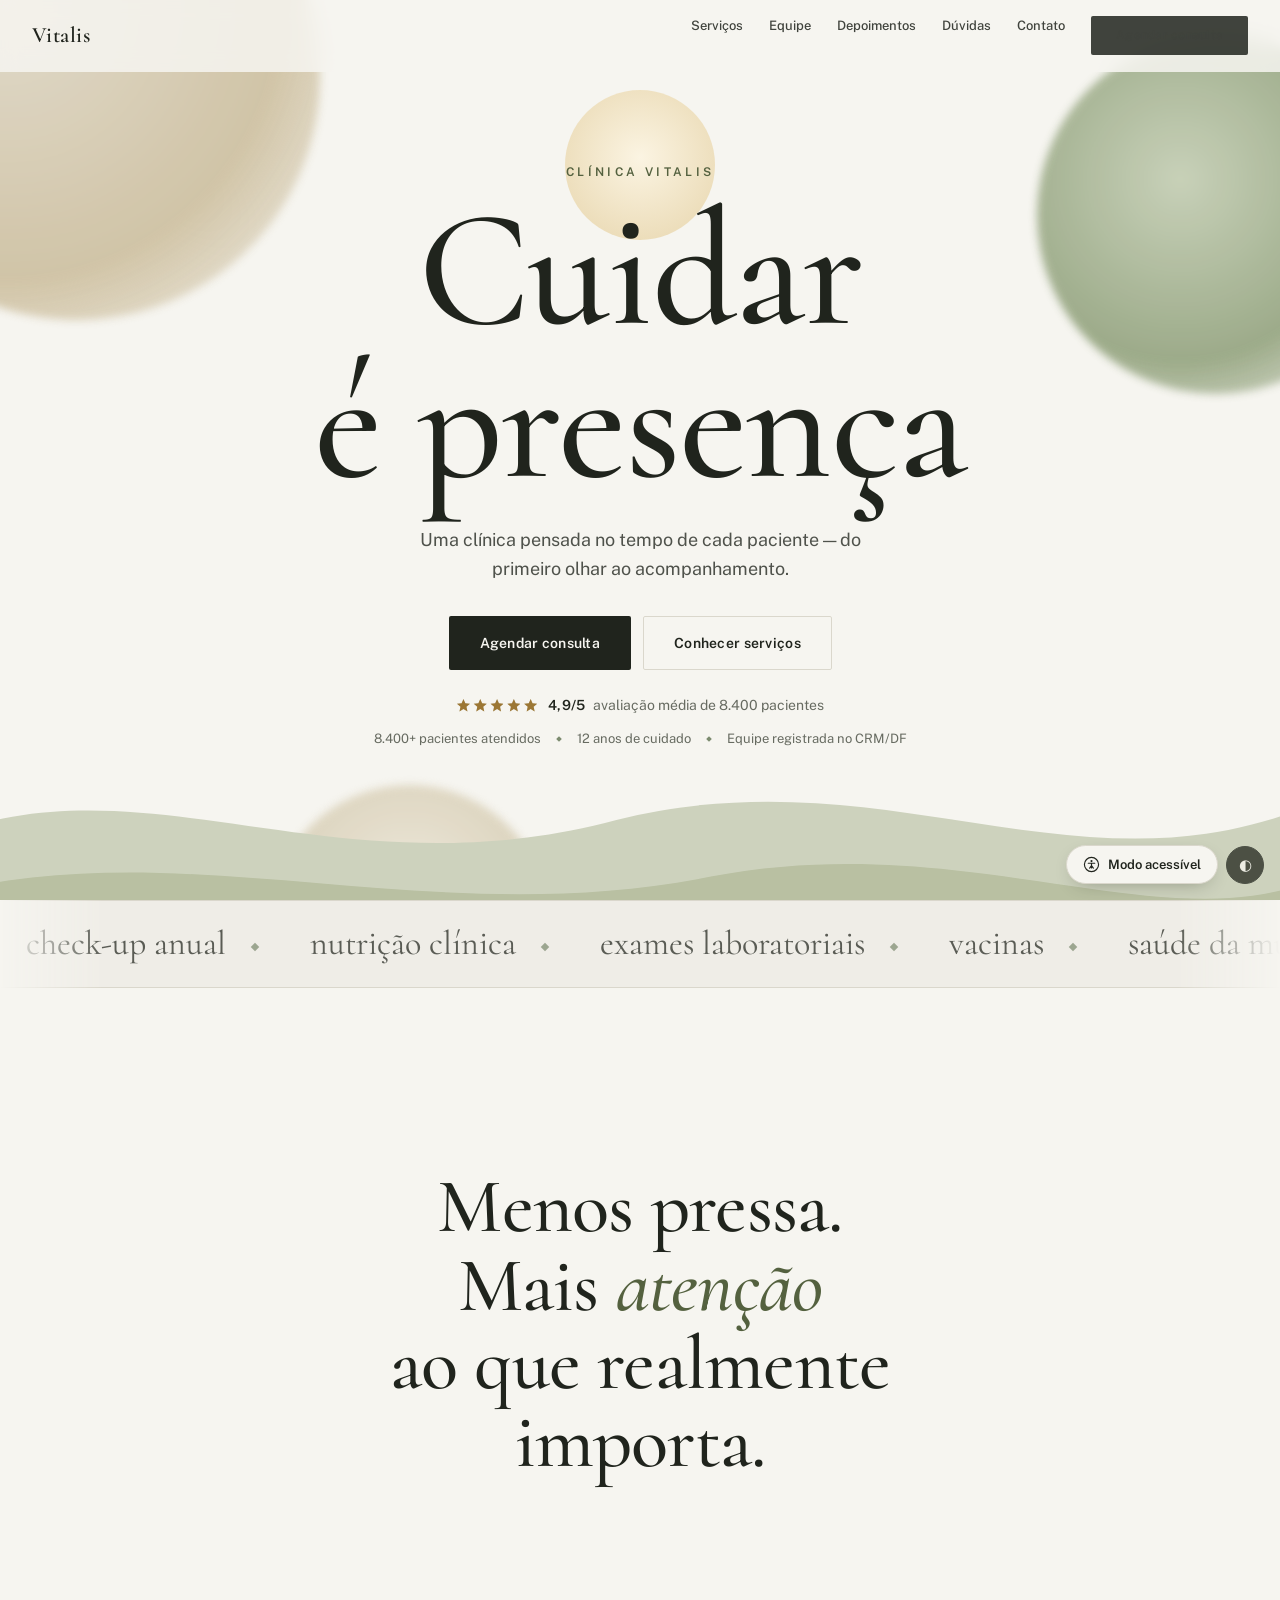
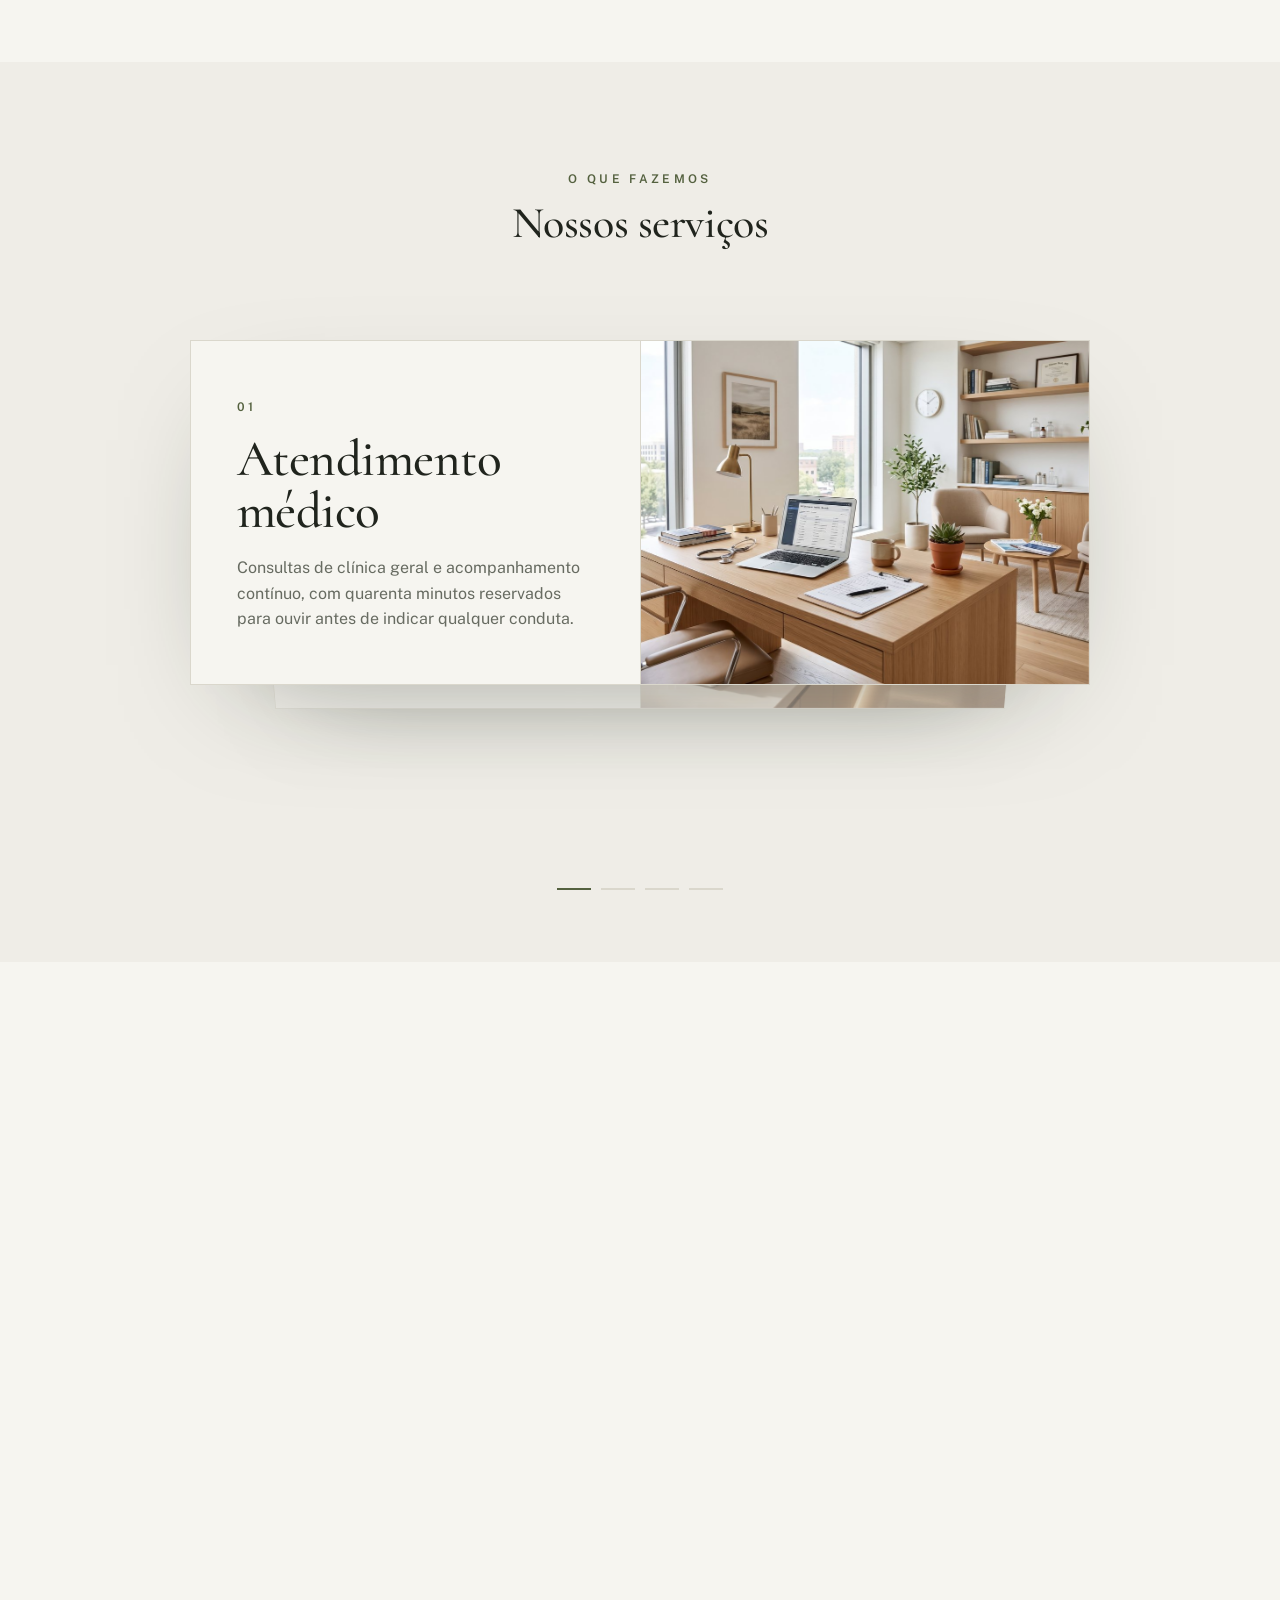
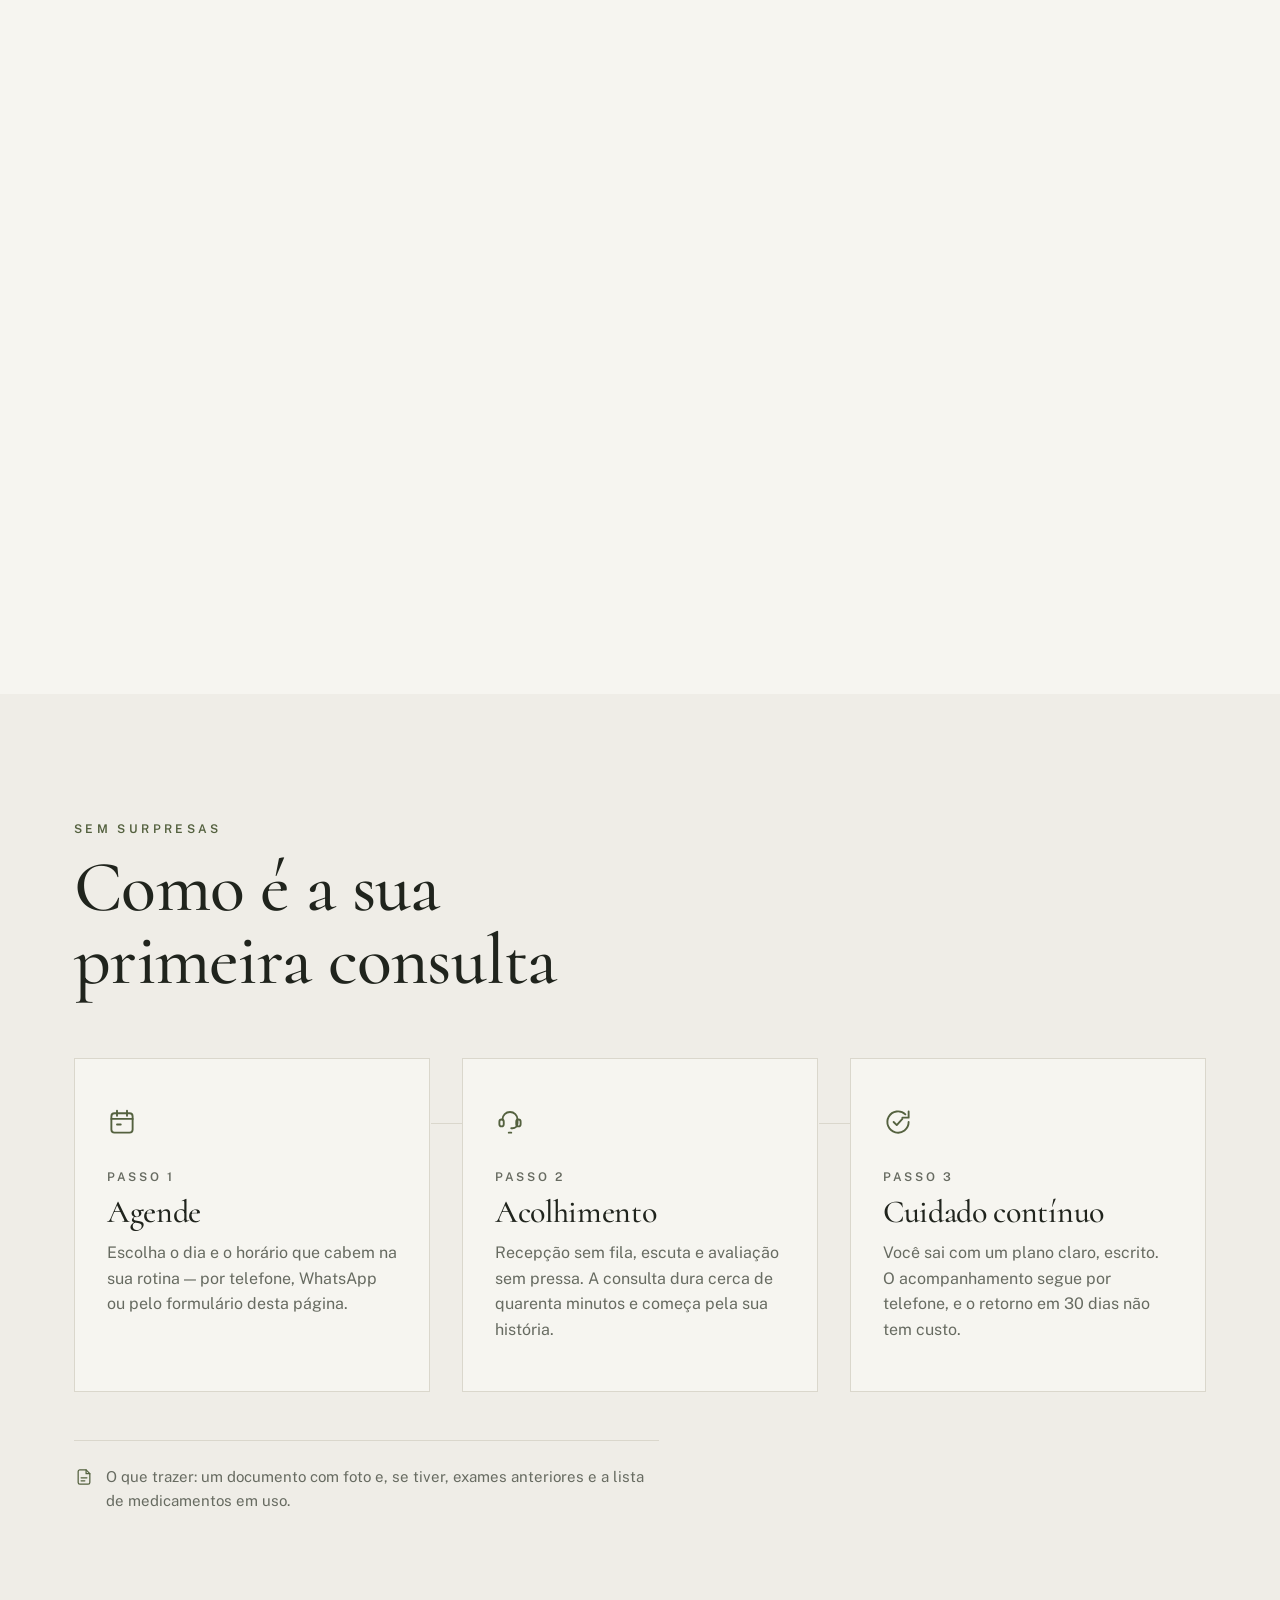
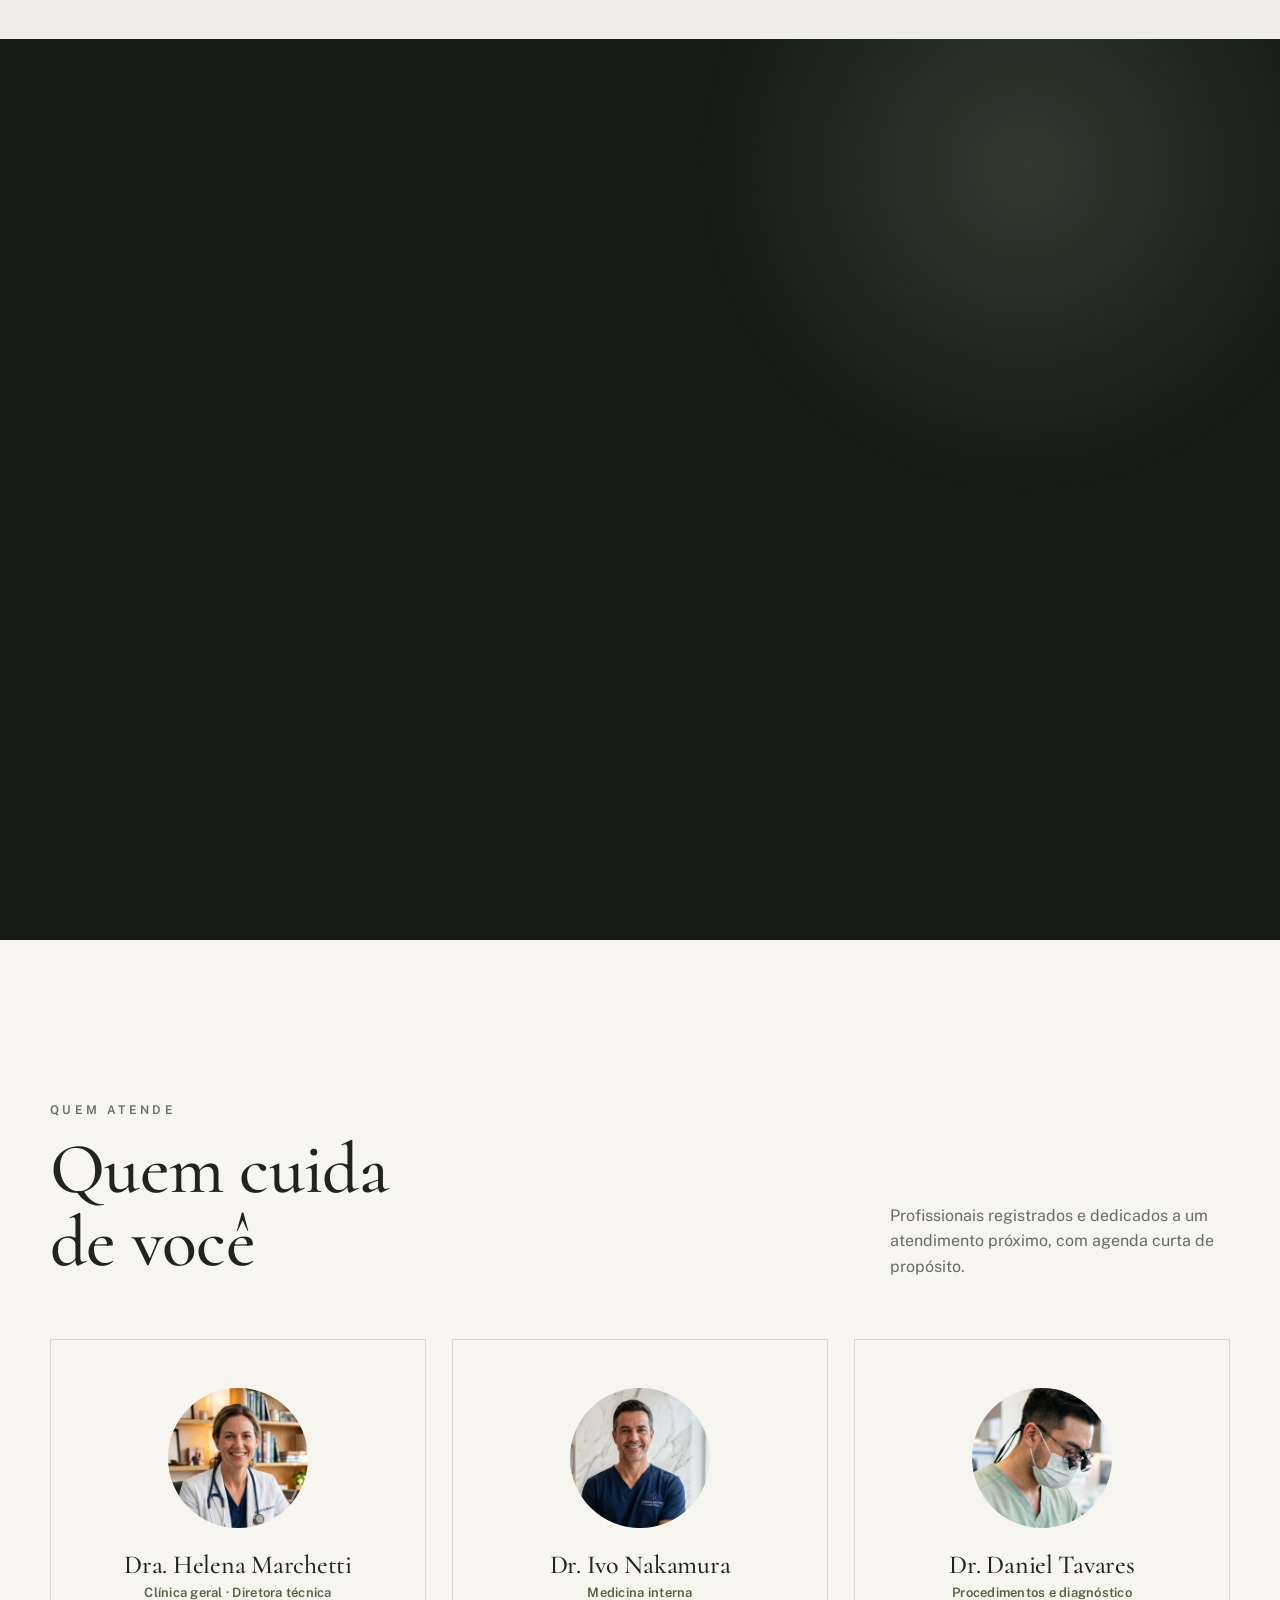
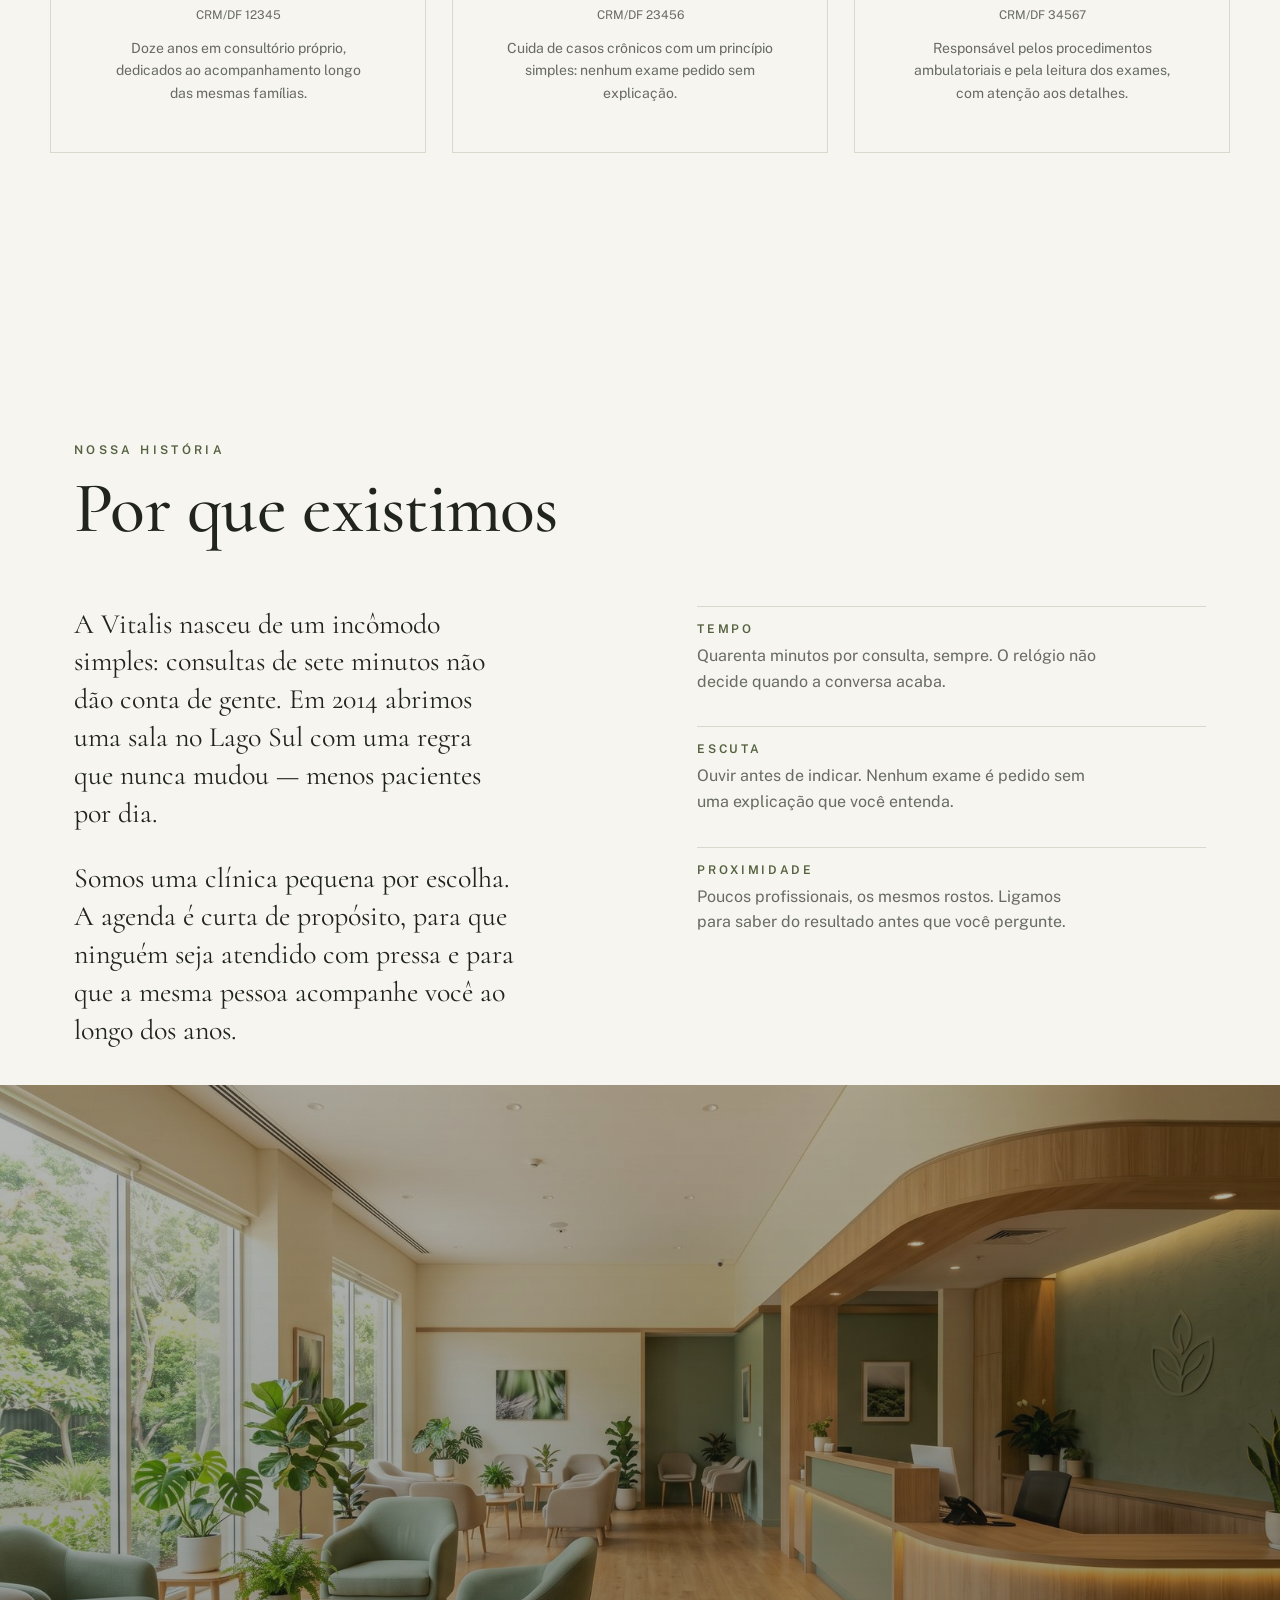
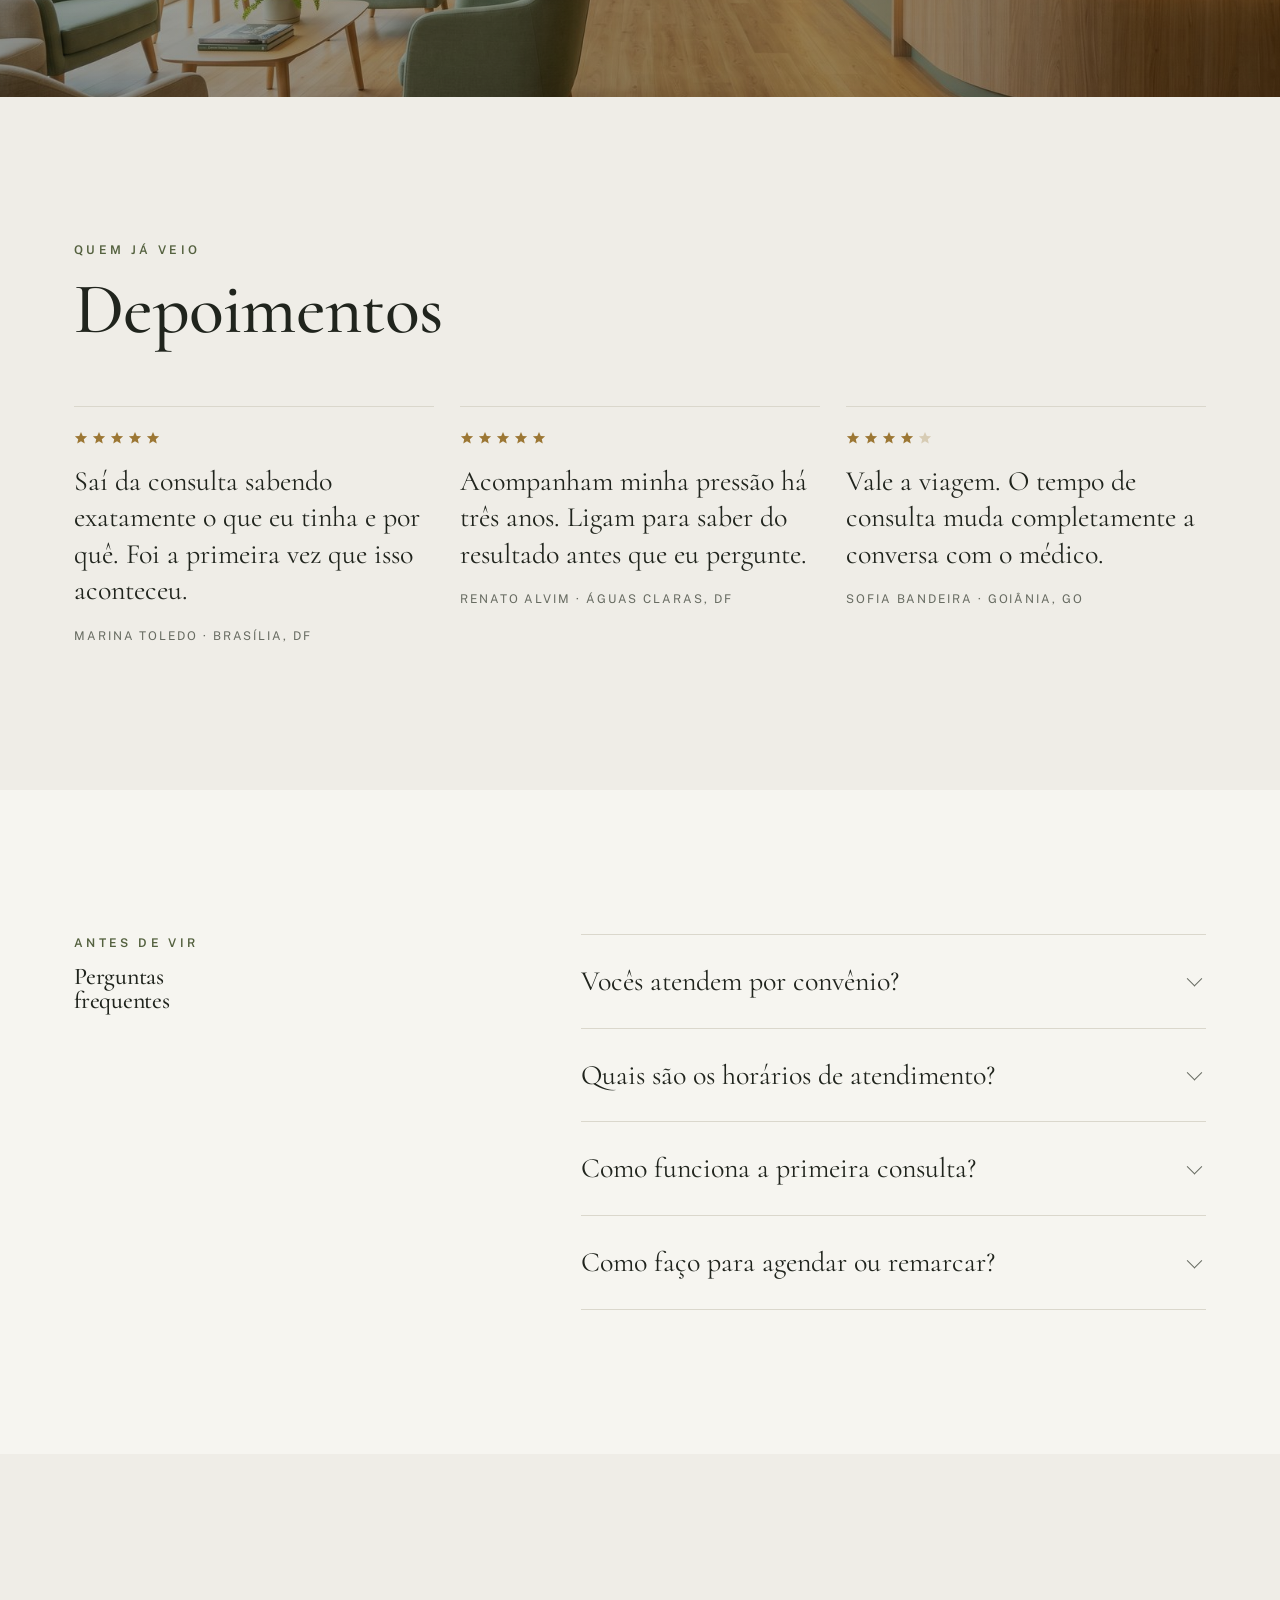
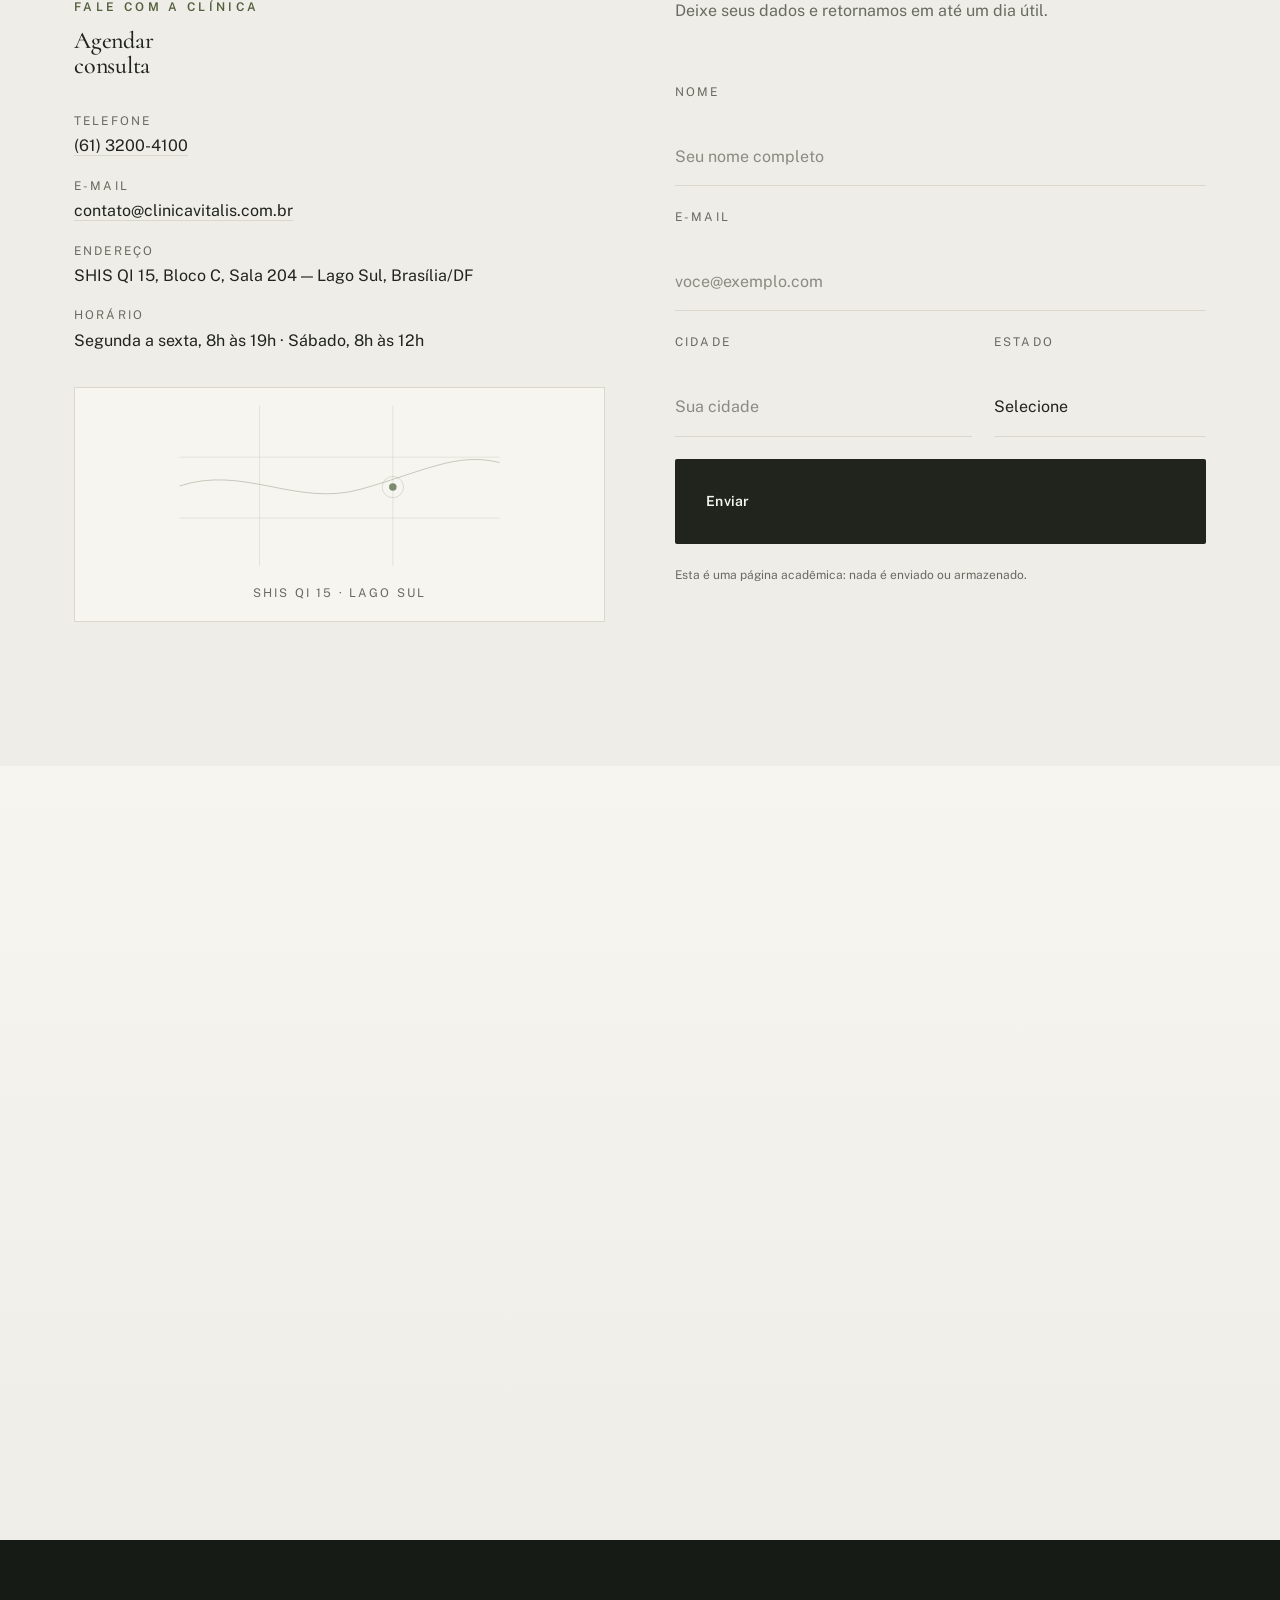
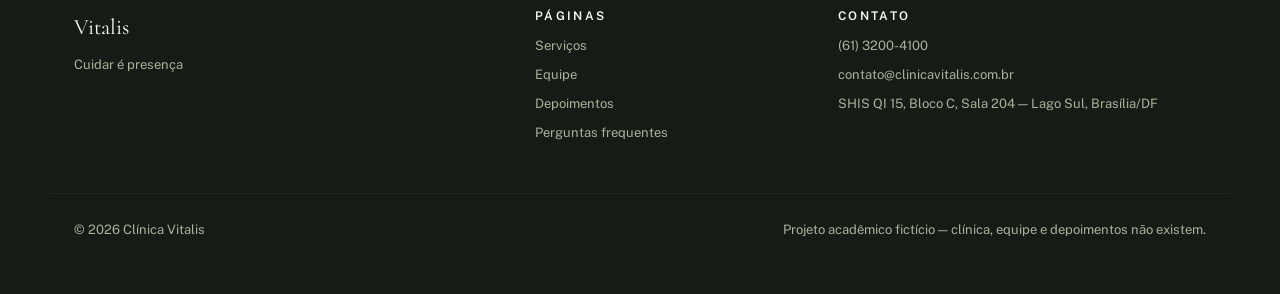
==== index.html @ 5306b419 "Landing page Clinica Vitalis - Projeto 01" ====
<!DOCTYPE html>
<html lang="pt-BR">
<head>
  <meta charset="UTF-8">
  <meta name="viewport" content="width=device-width, initial-scale=1.0">
  <title>Clínica Vitalis — consultas de 40 minutos no Lago Sul, Brasília</title>
  <meta name="description" content="Clínica de saúde em Brasília com consultas de 40 minutos: clínica geral, exames, nutrição e procedimentos. Equipe registrada, agenda curta de propósito.">
  <meta name="theme-color" content="#F6F5F0">
  <meta name="author" content="Clínica Vitalis">

  <!-- Open Graph: como o link aparece ao ser compartilhado -->
  <meta property="og:type" content="website">
  <meta property="og:locale" content="pt_BR">
  <meta property="og:site_name" content="Clínica Vitalis">
  <meta property="og:title" content="Clínica Vitalis — consultas de 40 minutos no Lago Sul, Brasília">
  <meta property="og:description" content="Clínica de saúde em Brasília com consultas de 40 minutos: clínica geral, exames, nutrição e procedimentos. Equipe registrada, agenda curta de propósito.">
  <meta property="og:image" content="assets/img/favicon.svg">

  <!-- Tipografia: Cormorant (títulos) + Public Sans (corpo) -->
  <link rel="preconnect" href="https://fonts.googleapis.com">
  <link rel="preconnect" href="https://fonts.gstatic.com" crossorigin>
  <link rel="stylesheet" href="https://fonts.googleapis.com/css2?family=Cormorant:ital,wght@0,400;0,500;0,600;1,400;1,500&family=Public+Sans:wght@400;500;600&display=swap">

  <link rel="stylesheet" href="css/style.css">
  <link rel="icon" href="assets/img/favicon.svg" type="image/svg+xml">

  <!-- Sem JS e sem animation-timeline, o reveal não pode esconder o conteúdo -->
  <noscript><style>.reveal{opacity:1!important;transform:none!important;animation:none!important}</style></noscript>
</head>
<body>
  <a class="pular" href="#conteudo">Pular para o conteúdo</a>

  <!-- =========================== BARRA FIXA ========================== -->
  <div class="bar">
    <a class="logo" href="#topo">Vitalis</a>
    <button class="bar-menu" type="button" aria-expanded="false" aria-controls="nav-principal">Menu</button>
    <nav id="nav-principal" aria-label="Navegação principal">
      <a href="#servicos">Serviços</a>
      <a href="#equipe">Equipe</a>
      <a href="#depoimentos">Depoimentos</a>
      <a href="#faq">Dúvidas</a>
      <a href="#contato">Contato</a>
      <!-- O CTA primário fica sempre ao alcance, no topo -->
      <a class="btn btn-p bar-cta" href="#contato">Agendar consulta</a>
    </nav>
  </div>

  <main id="conteudo">

    <!-- ============================== HERO ============================= -->
    <!-- EFEITO 1: orbs animados + paralaxe · EFEITO 2: plate inclinado em 3D -->
    <section class="hero" id="topo">
      <div class="hero-layer" data-speed="0.15" aria-hidden="true">
        <span class="orb o1"></span><span class="orb o2"></span><span class="orb o3"></span>
      </div>
      <div class="hero-layer" data-speed="0.32" aria-hidden="true"><span class="sun"></span></div>
      <div class="hero-layer" data-speed="0.06" aria-hidden="true">
        <svg class="hills" viewBox="0 0 1440 400" preserveAspectRatio="none" focusable="false">
          <path d="M0 240 C 220 150 420 300 720 220 C 1000 150 1200 300 1440 210 L1440 400 L0 400Z" fill="#cdd2bd"/>
          <path d="M0 300 C 260 230 520 340 820 280 C 1080 230 1280 340 1440 290 L1440 400 L0 400Z" fill="#b9c0a2"/>
        </svg>
      </div>

      <div class="hero-plate" id="plate">
        <p class="eyebrow">Clínica Vitalis</p>
        <h1>Cuidar<br>é presença</h1>
        <p class="sub">Uma clínica pensada no tempo de cada paciente — do primeiro olhar ao acompanhamento.</p>
        <div class="hero-cta">
          <a class="btn btn-p" href="#contato">Agendar consulta</a>
          <a class="btn btn-g" href="#servicos">Conhecer serviços</a>
        </div>

        <!-- Confiança na dobra: a prova fica ao lado do primeiro CTA -->
        <div class="prova">
          <p class="prova__nota">
            <svg class="prova__estrelas" viewBox="0 0 90 16" role="img" aria-hidden="true" focusable="false"><defs><linearGradient id="nota-hero" x1="0" x2="1" y1="0" y2="0"><stop offset="98%" stop-color="currentColor"/><stop offset="98%" stop-color="transparent"/></linearGradient></defs><g class="prova__estrelas-vazias"><path transform="translate(0,0)" d="M8 1l2 4.6 5 .5-3.8 3.3 1.1 4.9L8 11.7 3.7 14.3l1.1-4.9L1 6.1l5-.5z"/><path transform="translate(18,0)" d="M8 1l2 4.6 5 .5-3.8 3.3 1.1 4.9L8 11.7 3.7 14.3l1.1-4.9L1 6.1l5-.5z"/><path transform="translate(36,0)" d="M8 1l2 4.6 5 .5-3.8 3.3 1.1 4.9L8 11.7 3.7 14.3l1.1-4.9L1 6.1l5-.5z"/><path transform="translate(54,0)" d="M8 1l2 4.6 5 .5-3.8 3.3 1.1 4.9L8 11.7 3.7 14.3l1.1-4.9L1 6.1l5-.5z"/><path transform="translate(72,0)" d="M8 1l2 4.6 5 .5-3.8 3.3 1.1 4.9L8 11.7 3.7 14.3l1.1-4.9L1 6.1l5-.5z"/></g><g fill="url(#nota-hero)"><path transform="translate(0,0)" d="M8 1l2 4.6 5 .5-3.8 3.3 1.1 4.9L8 11.7 3.7 14.3l1.1-4.9L1 6.1l5-.5z"/><path transform="translate(18,0)" d="M8 1l2 4.6 5 .5-3.8 3.3 1.1 4.9L8 11.7 3.7 14.3l1.1-4.9L1 6.1l5-.5z"/><path transform="translate(36,0)" d="M8 1l2 4.6 5 .5-3.8 3.3 1.1 4.9L8 11.7 3.7 14.3l1.1-4.9L1 6.1l5-.5z"/><path transform="translate(54,0)" d="M8 1l2 4.6 5 .5-3.8 3.3 1.1 4.9L8 11.7 3.7 14.3l1.1-4.9L1 6.1l5-.5z"/><path transform="translate(72,0)" d="M8 1l2 4.6 5 .5-3.8 3.3 1.1 4.9L8 11.7 3.7 14.3l1.1-4.9L1 6.1l5-.5z"/></g></svg>
            <strong>4,9/5</strong>
            <span class="prova__rotulo">avaliação média de 8.400 pacientes</span>
            <span class="sr-so">4,9/5 — avaliação média de 8.400 pacientes</span>
          </p>
          <ul class="prova__lista"><li class="prova__item">8.400+ pacientes atendidos</li><li class="prova__item">12 anos de cuidado</li><li class="prova__item">Equipe registrada no CRM/DF</li></ul>
        </div>
      </div>

    </section>

    <!-- ============================ MARQUEE ============================ -->
    <!-- EFEITO 7: faixa em loop infinito. A segunda cópia é só visual. -->
    <section class="marquee" aria-label="Especialidades e serviços da clínica">
      <div class="marquee__track">
        <div class="marquee__grupo"><span class="marquee__item">check-up anual</span><span class="marquee__item">nutrição clínica</span><span class="marquee__item">exames laboratoriais</span><span class="marquee__item">vacinas</span><span class="marquee__item">saúde da mulher</span><span class="marquee__item">acompanhamento contínuo</span><span class="marquee__item">clínica geral</span><span class="marquee__item">diagnóstico por imagem</span><span class="marquee__item">pequenos procedimentos</span><span class="marquee__item">saúde do idoso</span></div>
        <div class="marquee__grupo" aria-hidden="true"><span class="marquee__item">check-up anual</span><span class="marquee__item">nutrição clínica</span><span class="marquee__item">exames laboratoriais</span><span class="marquee__item">vacinas</span><span class="marquee__item">saúde da mulher</span><span class="marquee__item">acompanhamento contínuo</span><span class="marquee__item">clínica geral</span><span class="marquee__item">diagnóstico por imagem</span><span class="marquee__item">pequenos procedimentos</span><span class="marquee__item">saúde do idoso</span></div>
      </div>
    </section>

    <!-- =========================== MANIFESTO =========================== -->
    <section class="manifesto wrap" aria-labelledby="manifesto-titulo">
      <h2 class="reveal" id="manifesto-titulo">Menos pressa.<br>Mais <em>atenção</em><br>ao que realmente importa.</h2>
    </section>

    <!-- ===================== SERVIÇOS EM PROFUNDIDADE ================== -->
    <!-- EFEITO 3: seção presa (sticky); os painéis avançam em Z ao rolar -->
    <section class="pin-wrap" id="servicos" style="height:248vh" aria-labelledby="servicos-titulo">
      <div class="pin">
        <div class="pin-title">
          <p class="eyebrow">O que fazemos</p>
          <h2 id="servicos-titulo">Nossos serviços</h2>
        </div>

        <article class="panel" data-i="0" id="servico-atendimento">
          <div class="card">
            <div class="txt">
              <span class="num">01</span>
              <h3>Atendimento médico</h3>
              <p>Consultas de clínica geral e acompanhamento contínuo, com quarenta minutos reservados para ouvir antes de indicar qualquer conduta.</p>
            </div>
            <div class="art">
              <img src="assets/img/servico-atendimento.jpg" alt="Foto de um consultório médico acolhedor, com estetoscópio e prontuário sobre a mesa." width="800" height="600" loading="lazy" decoding="async">
            </div>
          </div>
        </article>
        <article class="panel" data-i="1" id="servico-exames">
          <div class="card">
            <div class="txt">
              <span class="num">02</span>
              <h3>Exames e imagem</h3>
              <p>Coleta no próprio consultório e encaminhamento para imagem em parceiros credenciados, com resultado comentado pessoalmente.</p>
            </div>
            <div class="art">
              <img src="assets/img/servico-exames.jpg" alt="Foto de um laboratório com tubos de coleta de sangue e equipamento de ultrassom ao fundo." width="800" height="600" loading="lazy" decoding="async">
            </div>
          </div>
        </article>
        <article class="panel" data-i="2" id="servico-nutricao">
          <div class="card">
            <div class="txt">
              <span class="num">03</span>
              <h3>Nutrição</h3>
              <p>Planos alimentares construídos a partir da sua rotina real, sem dietas genéricas e sem metas que não cabem na sua semana.</p>
            </div>
            <div class="art">
              <img src="assets/img/servico-nutricao.jpg" alt="Foto de uma mesa com prato saudável de salmão, quinoa e legumes, frutas e vegetais frescos." width="800" height="600" loading="lazy" decoding="async">
            </div>
          </div>
        </article>
        <article class="panel" data-i="3" id="servico-procedimentos">
          <div class="card">
            <div class="txt">
              <span class="num">04</span>
              <h3>Procedimentos</h3>
              <p>Pequenos procedimentos ambulatoriais, curativos, aplicação de vacinas e acompanhamento pós-operatório em ambiente tranquilo.</p>
            </div>
            <div class="art">
              <img src="assets/img/servico-procedimentos.jpg" alt="Foto de uma sala de procedimentos organizada, com bandeja de materiais e maca." width="800" height="600" loading="lazy" decoding="async">
            </div>
          </div>
        </article>

        <div class="progress" aria-hidden="true">
          <i data-p="0"></i><i data-p="1"></i><i data-p="2"></i><i data-p="3"></i>
        </div>
      </div>
    </section>

    <!-- ====================== SUA PRIMEIRA CONSULTA ==================== -->
    <!-- O que esperar, em três passos. Tira o medo de marcar. -->
    <section class="passos-sec" id="primeira-consulta" aria-labelledby="passos-titulo">
      <div class="wrap">
        <div class="secao-head reveal">
          <p class="eyebrow">Sem surpresas</p>
          <h2 id="passos-titulo">Como é a sua<br>primeira consulta</h2>
        </div>

        <ol class="passos">
          <li class="passo reveal" id="passo-agende">
            <svg class="passo__icone" viewBox="0 0 24 24" fill="none" stroke="currentColor" stroke-width="1.5" stroke-linecap="round" stroke-linejoin="round" aria-hidden="true" focusable="false"><rect x="3.5" y="5" width="17" height="15.5" rx="2.5"/><path d="M3.5 9.5h17M8 3v4M16 3v4"/><path d="M8 14h3"/></svg>
            <p class="passo__numero">Passo 1</p>
            <h3 class="passo__titulo">Agende</h3>
            <p class="passo__texto">Escolha o dia e o horário que cabem na sua rotina — por telefone, WhatsApp ou pelo formulário desta página.</p>
          </li>
          <li class="passo reveal" id="passo-acolhimento">
            <svg class="passo__icone" viewBox="0 0 24 24" fill="none" stroke="currentColor" stroke-width="1.5" stroke-linecap="round" stroke-linejoin="round" aria-hidden="true" focusable="false"><path d="M6 10a6 6 0 0 1 12 0v3a4 4 0 0 1-4 4h-1"/><rect x="3.5" y="10" width="3.5" height="5.5" rx="1.75"/><rect x="17" y="10" width="3.5" height="5.5" rx="1.75"/><path d="M11 20.5h2"/></svg>
            <p class="passo__numero">Passo 2</p>
            <h3 class="passo__titulo">Acolhimento</h3>
            <p class="passo__texto">Recepção sem fila, escuta e avaliação sem pressa. A consulta dura cerca de quarenta minutos e começa pela sua história.</p>
          </li>
          <li class="passo reveal" id="passo-continuidade">
            <svg class="passo__icone" viewBox="0 0 24 24" fill="none" stroke="currentColor" stroke-width="1.5" stroke-linecap="round" stroke-linejoin="round" aria-hidden="true" focusable="false"><path d="M20.5 12a8.5 8.5 0 1 1-2.6-6.1"/><path d="M20.5 3.5v5h-5"/><path d="M8.5 12l2.5 2.5 4.5-5"/></svg>
            <p class="passo__numero">Passo 3</p>
            <h3 class="passo__titulo">Cuidado contínuo</h3>
            <p class="passo__texto">Você sai com um plano claro, escrito. O acompanhamento segue por telefone, e o retorno em 30 dias não tem custo.</p>
          </li>
        </ol>

        <p class="trazer reveal">
          <svg viewBox="0 0 24 24" fill="none" stroke="currentColor" stroke-width="1.5"
               stroke-linecap="round" stroke-linejoin="round" aria-hidden="true" focusable="false">
            <path d="M14.5 3.5H7a2 2 0 0 0-2 2v13a2 2 0 0 0 2 2h10a2 2 0 0 0 2-2V8z"/>
            <path d="M14.5 3.5V8H19M8.5 13h7M8.5 16.5h4.5"/>
          </svg>
          O que trazer: um documento com foto e, se tiver, exames anteriores e a lista de medicamentos em uso.
        </p>
      </div>
    </section>

    <!-- ========================== SEÇÃO ESCURA ========================= -->
    <!-- EFEITO 4: contadores sobem na viewport; o brilho faz paralaxe -->
    <section class="dark" aria-labelledby="numeros-titulo">
      <div class="glow" data-speed="0.2" aria-hidden="true"></div>
      <div class="wrap">
        <h2 class="lead reveal" id="numeros-titulo">Doze anos cuidando de gente de verdade.</h2>

        <dl class="stats">
          <div class="stat reveal">
            <dt class="l">anos de cuidado</dt>
            <dd class="n" data-count="12">12</dd>
          </div>
          <div class="stat reveal">
            <dt class="l">pacientes acompanhados</dt>
            <dd class="n" data-count="8400" data-suffix="+">8.400+</dd>
          </div>
          <div class="stat reveal">
            <dt class="l">avaliação média</dt>
            <dd class="n" data-count="49" data-div="10" data-suffix="/5">4,9/5</dd>
          </div>
        </dl>

        <ul class="selos reveal">
          <li><svg viewBox="0 0 16 16" aria-hidden="true" focusable="false"><path d="M3 8.5l3.2 3.2L13 5" fill="none" stroke="currentColor" stroke-width="1.6" stroke-linecap="round" stroke-linejoin="round"/></svg>Registro CRM/DF ativo</li>
          <li><svg viewBox="0 0 16 16" aria-hidden="true" focusable="false"><path d="M3 8.5l3.2 3.2L13 5" fill="none" stroke="currentColor" stroke-width="1.6" stroke-linecap="round" stroke-linejoin="round"/></svg>Dados protegidos pela LGPD</li>
          <li><svg viewBox="0 0 16 16" aria-hidden="true" focusable="false"><path d="M3 8.5l3.2 3.2L13 5" fill="none" stroke="currentColor" stroke-width="1.6" stroke-linecap="round" stroke-linejoin="round"/></svg>Consulta de 40 minutos</li>
          <li><svg viewBox="0 0 16 16" aria-hidden="true" focusable="false"><path d="M3 8.5l3.2 3.2L13 5" fill="none" stroke="currentColor" stroke-width="1.6" stroke-linecap="round" stroke-linejoin="round"/></svg>Retorno sem custo em 30 dias</li>
        </ul>
      </div>
    </section>

    <!-- ============================= EQUIPE ============================ -->
    <section class="team-sec wrap" id="equipe" aria-labelledby="equipe-titulo">
      <div class="team-head reveal">
        <div>
          <p class="eyebrow">Quem atende</p>
          <h2 id="equipe-titulo">Quem cuida<br>de você</h2>
        </div>
        <p>Profissionais registrados e dedicados a um atendimento próximo, com agenda curta de propósito.</p>
      </div>
      <div class="team">
        <article class="tcard reveal">
          <div class="av">
            <img src="assets/img/equipe-helena.jpg" alt="Foto da Dra. Helena Marchetti, clínica geral, de jaleco branco em seu consultório." width="400" height="500" loading="lazy" decoding="async">
          </div>
          <h3>Dra. Helena Marchetti</h3>
          <p class="role">Clínica geral · Diretora técnica</p>
          <p class="crm">CRM/DF 12345</p>
          <p class="bio">Doze anos em consultório próprio, dedicados ao acompanhamento longo das mesmas famílias.</p>
        </article>
        <article class="tcard reveal">
          <div class="av">
            <img src="assets/img/equipe-ivo.jpg" alt="Foto do Dr. Ivo Nakamura, medicina interna, na clínica." width="400" height="500" loading="lazy" decoding="async">
          </div>
          <h3>Dr. Ivo Nakamura</h3>
          <p class="role">Medicina interna</p>
          <p class="crm">CRM/DF 23456</p>
          <p class="bio">Cuida de casos crônicos com um princípio simples: nenhum exame pedido sem explicação.</p>
        </article>
        <article class="tcard reveal">
          <div class="av">
            <img src="assets/img/equipe-daniel.jpg" alt="Foto do Dr. Daniel Tavares, procedimentos e diagnóstico, durante um atendimento." width="400" height="500" loading="lazy" decoding="async">
          </div>
          <h3>Dr. Daniel Tavares</h3>
          <p class="role">Procedimentos e diagnóstico</p>
          <p class="crm">CRM/DF 34567</p>
          <p class="bio">Responsável pelos procedimentos ambulatoriais e pela leitura dos exames, com atenção aos detalhes.</p>
        </article>
      </div>
    </section>

    <!-- ========================== NOSSA HISTÓRIA ======================= -->
    <section class="sobre-sec" id="sobre" aria-labelledby="sobre-titulo">
      <div class="wrap">
        <div class="secao-head reveal">
          <p class="eyebrow">Nossa história</p>
          <h2 id="sobre-titulo">Por que existimos</h2>
        </div>
        <div class="sobre-grid">
          <div class="sobre__texto reveal">
          <p>A Vitalis nasceu de um incômodo simples: consultas de sete minutos não dão conta de gente. Em 2014 abrimos uma sala no Lago Sul com uma regra que nunca mudou — menos pacientes por dia.</p>
          <p>Somos uma clínica pequena por escolha. A agenda é curta de propósito, para que ninguém seja atendido com pressa e para que a mesma pessoa acompanhe você ao longo dos anos.</p>
        </div>
        <div class="sobre__valores reveal">
          <div class="valor">
            <h3 class="valor__titulo">Tempo</h3>
            <p class="valor__texto">Quarenta minutos por consulta, sempre. O relógio não decide quando a conversa acaba.</p>
          </div>
          <div class="valor">
            <h3 class="valor__titulo">Escuta</h3>
            <p class="valor__texto">Ouvir antes de indicar. Nenhum exame é pedido sem uma explicação que você entenda.</p>
          </div>
          <div class="valor">
            <h3 class="valor__titulo">Proximidade</h3>
            <p class="valor__texto">Poucos profissionais, os mesmos rostos. Ligamos para saber do resultado antes que você pergunte.</p>
          </div>
        </div>
        </div>
      </div>
    </section>

    <!-- ===================== FAIXA FULL-BLEED (parallax) ===================== -->
    <section class="photo-band" aria-label="Ambiente da Clínica Vitalis">
      <div class="photo-band__media"><img class="photo-band__img" src="assets/img/clinica-ambiente.jpg" alt="Recepção acolhedora da Clínica Vitalis, com poltronas verdes, madeira clara e plantas."></div>
      <div class="photo-band__overlay reveal">
        <p class="photo-band__eyebrow">Um lugar para respirar</p>
        <p class="photo-band__frase">Um cuidado no seu tempo,<br>desde a porta.</p>
      </div>
    </section>

    <!-- ========================== DEPOIMENTOS ========================== -->
    <section class="depo-sec" id="depoimentos" aria-labelledby="depoimentos-titulo">
      <div class="wrap">
        <div class="secao-head reveal">
          <p class="eyebrow">Quem já veio</p>
          <h2 id="depoimentos-titulo">Depoimentos</h2>
        </div>
        <div class="depos">
          <figure class="depo reveal">
            <div class="estrelas" role="img" aria-label="Avaliação: 5 de 5 estrelas"><svg viewBox="0 0 16 16" aria-hidden="true" focusable="false"><path d="M8 1l2 4.6 5 .5-3.8 3.3 1.1 4.9L8 11.7 3.7 14.3l1.1-4.9L1 6.1l5-.5z" fill="currentColor"/></svg><svg viewBox="0 0 16 16" aria-hidden="true" focusable="false"><path d="M8 1l2 4.6 5 .5-3.8 3.3 1.1 4.9L8 11.7 3.7 14.3l1.1-4.9L1 6.1l5-.5z" fill="currentColor"/></svg><svg viewBox="0 0 16 16" aria-hidden="true" focusable="false"><path d="M8 1l2 4.6 5 .5-3.8 3.3 1.1 4.9L8 11.7 3.7 14.3l1.1-4.9L1 6.1l5-.5z" fill="currentColor"/></svg><svg viewBox="0 0 16 16" aria-hidden="true" focusable="false"><path d="M8 1l2 4.6 5 .5-3.8 3.3 1.1 4.9L8 11.7 3.7 14.3l1.1-4.9L1 6.1l5-.5z" fill="currentColor"/></svg><svg viewBox="0 0 16 16" aria-hidden="true" focusable="false"><path d="M8 1l2 4.6 5 .5-3.8 3.3 1.1 4.9L8 11.7 3.7 14.3l1.1-4.9L1 6.1l5-.5z" fill="currentColor"/></svg></div>
            <blockquote>Saí da consulta sabendo exatamente o que eu tinha e por quê. Foi a primeira vez que isso aconteceu.</blockquote>
            <figcaption>Marina Toledo · Brasília, DF</figcaption>
          </figure>
          <figure class="depo reveal">
            <div class="estrelas" role="img" aria-label="Avaliação: 5 de 5 estrelas"><svg viewBox="0 0 16 16" aria-hidden="true" focusable="false"><path d="M8 1l2 4.6 5 .5-3.8 3.3 1.1 4.9L8 11.7 3.7 14.3l1.1-4.9L1 6.1l5-.5z" fill="currentColor"/></svg><svg viewBox="0 0 16 16" aria-hidden="true" focusable="false"><path d="M8 1l2 4.6 5 .5-3.8 3.3 1.1 4.9L8 11.7 3.7 14.3l1.1-4.9L1 6.1l5-.5z" fill="currentColor"/></svg><svg viewBox="0 0 16 16" aria-hidden="true" focusable="false"><path d="M8 1l2 4.6 5 .5-3.8 3.3 1.1 4.9L8 11.7 3.7 14.3l1.1-4.9L1 6.1l5-.5z" fill="currentColor"/></svg><svg viewBox="0 0 16 16" aria-hidden="true" focusable="false"><path d="M8 1l2 4.6 5 .5-3.8 3.3 1.1 4.9L8 11.7 3.7 14.3l1.1-4.9L1 6.1l5-.5z" fill="currentColor"/></svg><svg viewBox="0 0 16 16" aria-hidden="true" focusable="false"><path d="M8 1l2 4.6 5 .5-3.8 3.3 1.1 4.9L8 11.7 3.7 14.3l1.1-4.9L1 6.1l5-.5z" fill="currentColor"/></svg></div>
            <blockquote>Acompanham minha pressão há três anos. Ligam para saber do resultado antes que eu pergunte.</blockquote>
            <figcaption>Renato Alvim · Águas Claras, DF</figcaption>
          </figure>
          <figure class="depo reveal">
            <div class="estrelas" role="img" aria-label="Avaliação: 4 de 5 estrelas"><svg viewBox="0 0 16 16" aria-hidden="true" focusable="false"><path d="M8 1l2 4.6 5 .5-3.8 3.3 1.1 4.9L8 11.7 3.7 14.3l1.1-4.9L1 6.1l5-.5z" fill="currentColor"/></svg><svg viewBox="0 0 16 16" aria-hidden="true" focusable="false"><path d="M8 1l2 4.6 5 .5-3.8 3.3 1.1 4.9L8 11.7 3.7 14.3l1.1-4.9L1 6.1l5-.5z" fill="currentColor"/></svg><svg viewBox="0 0 16 16" aria-hidden="true" focusable="false"><path d="M8 1l2 4.6 5 .5-3.8 3.3 1.1 4.9L8 11.7 3.7 14.3l1.1-4.9L1 6.1l5-.5z" fill="currentColor"/></svg><svg viewBox="0 0 16 16" aria-hidden="true" focusable="false"><path d="M8 1l2 4.6 5 .5-3.8 3.3 1.1 4.9L8 11.7 3.7 14.3l1.1-4.9L1 6.1l5-.5z" fill="currentColor"/></svg><svg viewBox="0 0 16 16" class="vazia" aria-hidden="true" focusable="false"><path d="M8 1l2 4.6 5 .5-3.8 3.3 1.1 4.9L8 11.7 3.7 14.3l1.1-4.9L1 6.1l5-.5z" fill="currentColor"/></svg></div>
            <blockquote>Vale a viagem. O tempo de consulta muda completamente a conversa com o médico.</blockquote>
            <figcaption>Sofia Bandeira · Goiânia, GO</figcaption>
          </figure>
        </div>
      </div>
    </section>

    <!-- ============================== FAQ ============================== -->
    <section class="faq-sec" id="faq" aria-labelledby="faq-titulo">
      <div class="wrap faq-grid">
        <div class="reveal">
          <p class="eyebrow">Antes de vir</p>
          <h2 class="secao-head" id="faq-titulo" style="margin-bottom:0">Perguntas<br>frequentes</h2>
        </div>
        <div class="faq-lista">
          <details class="faq-item">
            <summary>Vocês atendem por convênio?</summary>
            <p>Atendemos de forma particular e emitimos recibo com CRM para reembolso em todos os principais planos. A secretaria orienta o processo de cada convênio.</p>
          </details>
          <details class="faq-item">
            <summary>Quais são os horários de atendimento?</summary>
            <p>De segunda a sexta, das 8h às 19h, e aos sábados das 8h às 12h. Coletas de exame acontecem apenas pela manhã, até as 10h.</p>
          </details>
          <details class="faq-item">
            <summary>Como funciona a primeira consulta?</summary>
            <p>Ela dura quarenta minutos e começa pela sua história, não pelo exame. Traga exames anteriores e a lista de medicamentos em uso, se houver.</p>
          </details>
          <details class="faq-item">
            <summary>Como faço para agendar ou remarcar?</summary>
            <p>Pelo telefone (61) 3200-4100 ou pelo formulário desta página. Retornamos em até um dia útil; remarcações são gratuitas com 24 horas de antecedência.</p>
          </details>
        </div>
      </div>
    </section>

    <!-- ============================ CONTATO ============================ -->
    <section class="contato-sec" id="contato" aria-labelledby="contato-titulo">
      <div class="wrap contato-grid">

        <div class="reveal">
          <p class="eyebrow">Fale com a clínica</p>
          <h2 class="secao-head" id="contato-titulo" style="margin-bottom:0">Agendar<br>consulta</h2>

          <dl class="dados">
            <div>
              <dt>Telefone</dt>
              <dd><a href="tel:+556132004100">(61) 3200-4100</a></dd>
            </div>
            <div>
              <dt>E-mail</dt>
              <dd><a href="mailto:contato@clinicavitalis.com.br">contato@clinicavitalis.com.br</a></dd>
            </div>
            <div>
              <dt>Endereço</dt>
              <dd>SHIS QI 15, Bloco C, Sala 204 — Lago Sul, Brasília/DF</dd>
            </div>
            <div>
              <dt>Horário</dt>
              <dd>Segunda a sexta, 8h às 19h · Sábado, 8h às 12h</dd>
            </div>
          </dl>

          <!-- Placeholder de mapa desenhado em SVG — nenhum recurso externo -->
          <div class="mapa" role="img" aria-label="Mapa ilustrativo da localização: SHIS QI 15, Lago Sul, Brasília">
            <svg viewBox="0 0 600 300" aria-hidden="true" focusable="false">
              <path d="M0 210h600M0 96h600M150 0v300M400 0v300" stroke="currentColor" stroke-width="1" opacity=".3"/>
              <path d="M0 150c120-40 220 40 340 6s180-70 260-50" stroke="currentColor" stroke-width="1.5" fill="none" opacity=".5"/>
              <circle cx="400" cy="152" r="7" fill="currentColor"/>
              <circle cx="400" cy="152" r="20" fill="none" stroke="currentColor" stroke-width="1" opacity=".45"/>
            </svg>
            <p>SHIS QI 15 · Lago Sul</p>
          </div>
        </div>

        <!-- Formulário estático: não envia nada a servidor algum -->
        <form class="form reveal" id="form-contato" novalidate>
          <p class="intro">Deixe seus dados e retornamos em até um dia útil.</p>

          <div class="campo">
            <label for="nome">Nome</label>
            <input type="text" id="nome" name="nome" autocomplete="name" required minlength="3" placeholder="Seu nome completo">
            <span class="erro" data-erro="nome" hidden>Informe seu nome completo.</span>
          </div>

          <div class="campo">
            <label for="email">E-mail</label>
            <input type="email" id="email" name="email" autocomplete="email" required placeholder="voce@exemplo.com">
            <span class="erro" data-erro="email" hidden>Informe um e-mail válido.</span>
          </div>

          <div class="campo-duplo">
            <div class="campo">
              <label for="cidade">Cidade</label>
              <input type="text" id="cidade" name="cidade" autocomplete="address-level2" required placeholder="Sua cidade">
              <span class="erro" data-erro="cidade" hidden>Informe sua cidade.</span>
            </div>

            <div class="campo">
              <label for="estado">Estado</label>
              <select id="estado" name="estado" required>
                <option value="">Selecione</option>
                <option value="AC">Acre</option>
                <option value="AL">Alagoas</option>
                <option value="AP">Amapá</option>
                <option value="AM">Amazonas</option>
                <option value="BA">Bahia</option>
                <option value="CE">Ceará</option>
                <option value="DF">Distrito Federal</option>
                <option value="ES">Espírito Santo</option>
                <option value="GO">Goiás</option>
                <option value="MA">Maranhão</option>
                <option value="MT">Mato Grosso</option>
                <option value="MS">Mato Grosso do Sul</option>
                <option value="MG">Minas Gerais</option>
                <option value="PA">Pará</option>
                <option value="PB">Paraíba</option>
                <option value="PR">Paraná</option>
                <option value="PE">Pernambuco</option>
                <option value="PI">Piauí</option>
                <option value="RJ">Rio de Janeiro</option>
                <option value="RN">Rio Grande do Norte</option>
                <option value="RS">Rio Grande do Sul</option>
                <option value="RO">Rondônia</option>
                <option value="RR">Roraima</option>
                <option value="SC">Santa Catarina</option>
                <option value="SP">São Paulo</option>
                <option value="SE">Sergipe</option>
                <option value="TO">Tocantins</option>
              </select>
              <span class="erro" data-erro="estado" hidden>Selecione o estado.</span>
            </div>
          </div>

          <button class="btn btn-p" type="submit">Enviar</button>

          <p class="aviso">Esta é uma página acadêmica: nada é enviado ou armazenado.</p>
          <p class="ok" id="form-confirmacao" role="status" tabindex="-1" hidden></p>
        </form>

      </div>
    </section>

    <!-- =========================== CTA FINAL =========================== -->
    <section class="final" aria-labelledby="final-titulo">
      <div class="wrap">
        <p class="eyebrow reveal">Vamos começar</p>
        <h2 class="reveal" id="final-titulo">Quarenta minutos<br>só seus.</h2>
        <p class="sub reveal">Agende uma primeira conversa — sem pressa, no seu tempo.</p>
        <div class="reveal"><a class="btn btn-p" href="#contato">Agendar consulta</a></div>
      </div>
    </section>

  </main>

  <!-- ============================= RODAPÉ ============================= -->
  <footer class="foot">
    <div class="wrap foot-grid">
      <div>
        <span class="logo">Vitalis</span>
        <p style="margin-top:10px">Cuidar é presença</p>
      </div>

      <nav aria-labelledby="rodape-paginas">
        <h2 id="rodape-paginas">Páginas</h2>
        <ul>
          <li><a href="#servicos">Serviços</a></li>
          <li><a href="#equipe">Equipe</a></li>
          <li><a href="#depoimentos">Depoimentos</a></li>
          <li><a href="#faq">Perguntas frequentes</a></li>
        </ul>
      </nav>

      <div>
        <h2 id="rodape-contato">Contato</h2>
        <ul aria-labelledby="rodape-contato">
          <li><a href="tel:+556132004100">(61) 3200-4100</a></li>
          <li><a href="mailto:contato@clinicavitalis.com.br">contato@clinicavitalis.com.br</a></li>
          <li>SHIS QI 15, Bloco C, Sala 204 — Lago Sul, Brasília/DF</li>
        </ul>
      </div>
    </div>

    <div class="wrap foot-fim">
      <p>© <span id="ano">2026</span> Clínica Vitalis</p>
      <p>Projeto acadêmico fictício — clínica, equipe e depoimentos não existem.</p>
    </div>
  </footer>

  <!-- Agendar pelo WhatsApp: canto ESQUERDO, longe dos controles à direita.
       Fica oculto (visibility) até passar o hero, para não entrar no
       tab order enquanto ninguém o vê. -->
  <div class="wa">
    <a class="wa__link" href="https://wa.me/55619XXXXXXXX" aria-label="Agendar pelo WhatsApp"
       target="_blank" rel="noopener noreferrer">
      <svg viewBox="0 0 24 24" fill="currentColor" aria-hidden="true" focusable="false">
        <path d="M12.04 2.5A9.44 9.44 0 0 0 2.6 11.94c0 1.66.44 3.29 1.27 4.72L2.5 21.5l4.98-1.3a9.4 9.4 0 0 0 4.56 1.17h.01a9.44 9.44 0 0 0 0-18.87zm0 17.3h-.01a7.85 7.85 0 0 1-4-1.09l-.29-.17-2.96.77.79-2.88-.19-.3a7.83 7.83 0 1 1 6.66 3.67zm4.3-5.87c-.24-.12-1.4-.69-1.61-.77s-.38-.12-.54.12-.62.77-.76.93-.28.18-.51.06a6.42 6.42 0 0 1-1.89-1.17 7.1 7.1 0 0 1-1.31-1.63c-.14-.24 0-.36.1-.48s.24-.28.35-.42a1.6 1.6 0 0 0 .24-.39.44.44 0 0 0 0-.42c-.06-.12-.54-1.3-.74-1.77s-.39-.4-.54-.41h-.46a.89.89 0 0 0-.64.3 2.69 2.69 0 0 0-.84 2 4.68 4.68 0 0 0 .98 2.48 10.7 10.7 0 0 0 4.1 3.62 13.4 13.4 0 0 0 1.37.5 3.3 3.3 0 0 0 1.51.1 2.47 2.47 0 0 0 1.62-1.14 2 2 0 0 0 .14-1.14c-.06-.1-.22-.16-.46-.28z"/>
      </svg>
      <span>Agendar</span>
    </a>
    <span class="wa__aviso">demonstração acadêmica</span>
  </div>

  <!-- Controles de exibição: acessibilidade é recurso visível, não escondida -->
  <div class="controles">
    <button class="controles__a11y" id="modo-acessivel" type="button" aria-pressed="false">
      <svg viewBox="0 0 24 24" aria-hidden="true" focusable="false">
        <circle cx="12" cy="12" r="10" fill="none" stroke="currentColor" stroke-width="1.6"/>
        <circle cx="12" cy="7.2" r="1.5" fill="currentColor"/>
        <path d="M7.4 10.2h9.2M12 10.6V17M12 13.4l-2.6 3.8M12 13.4l2.6 3.8"
              fill="none" stroke="currentColor" stroke-width="1.6" stroke-linecap="round"/>
      </svg>
      <span>Modo acessível</span>
    </button>
    <button class="controles__tema" id="tg" type="button"
            aria-label="Alternar tema claro e escuro" aria-pressed="false">◐</button>
  </div>

  <!-- Confirma por voz o que o botão acima fez -->
  <p class="sr-so" id="a11y-aviso" role="status" aria-live="polite"></p>

  <script src="js/main.js"></script>
</body>
</html>
---- css/style.css ----
/* =====================================================================
   Clínica Vitalis — folha de estilo única
   Direção de arte: IMERSIVA (Wellness em movimento)
   Portada de referencia/vitalis-immersive-referencia.html, acrescida das
   seções que o projeto exige (marquee, depoimentos, FAQ, contato).

   Organização:
     01 Tokens · 02 Base · 03 Tipografia e botões · 04 Barra fixa
     05 Hero (orbs, sol, colinas, plate 3D) · 06 Reveal · 07 Marquee
     08 Manifesto · 09 Serviços em profundidade · 10 Seção escura
     11 Equipe · 12 Depoimentos · 13 FAQ · 14 Contato · 15 CTA final
     16 Rodapé · 17 Alternador de tema · 18 Responsivo
     19 Movimento reduzido

   Performance: tudo o que anima usa apenas transform/opacity, com
   will-change declarado nos elementos que o JS toca a cada frame.
   ===================================================================== */

/* ------------------------------ 01 TOKENS -------------------------- */
:root {
  --stone: #EFEDE7;
  --paper: #F6F5F0;
  --hi: #FBFAF6;
  --ink: #20241D;
  --muted: #676B61;    /* 4.9:1 sobre --paper e 4.6:1 sobre --stone */
  --sage: #7C8B6F;     /* decorativo: orbs, fios, estrelas */
  --olive: #54613F;    /* texto de acento (6:1 sobre --paper) */
  --forest: #161C15;
  --forest-2: #20291D;
  --gold: #9C7734;     /* 3.8:1 — estrelas legíveis como gráfico */
  --line: #DAD7CC;

  --f-d: "Cormorant", Georgia, serif;
  --f-b: "Public Sans", system-ui, -apple-system, "Segoe UI", sans-serif;

  /* Escala de espaçamento — todo respiro sai daqui, nada de margem solta */
  --e1: 8px;  --e2: 12px; --e3: 16px; --e4: 24px;
  --e5: 32px; --e6: 48px; --e7: 64px;

  /* Medida de leitura confortável */
  --medida: 65ch;
}

/* Tema escuro opcional (botão no canto inferior direito) */
:root[data-theme="dark"] {
  --stone: #191E18;
  --paper: #12160F;
  --hi: #ECEFE6;
  --ink: #ECEFE6;
  --muted: #9BA593;
  --sage: #9FB088;
  --olive: #B7C79E;
  --forest: #0C0F0B;
  --forest-2: #161C13;
  --gold: #D6AE6E;
  --line: #2A3326;
}

/* ------------------------------- 02 BASE --------------------------- */
*, *::before, *::after { box-sizing: border-box; }
* { margin: 0; }

html { scroll-behavior: smooth; -webkit-text-size-adjust: 100%; }

body {
  background: var(--paper);
  color: var(--ink);
  font-family: var(--f-b);
  line-height: 1.6;
  overflow-x: hidden;         /* os orbs estouram a viewport de propósito */
  -webkit-font-smoothing: antialiased;
}

img { max-width: 100%; display: block; }
a { color: inherit; }

/* Foco de teclado sempre visível, em qualquer fundo */
:focus-visible { outline: 2px solid var(--olive); outline-offset: 3px; }

.wrap { max-width: 1180px; margin: 0 auto; padding-inline: 24px; }

/* Texto só para leitor de tela (o que a imagem já diz visualmente) */
.sr-so {
  position: absolute;
  width: 1px; height: 1px;
  padding: 0; margin: -1px;
  overflow: hidden;
  clip-path: inset(50%);
  white-space: nowrap;
  border: 0;
}

/* Link de salto */
.pular {
  position: absolute;
  left: -999px;
  top: 0;
  z-index: 100;
  background: var(--ink);
  color: var(--paper);
  padding: 12px 20px;
  font-size: 12px;
  letter-spacing: .12em;
  text-transform: uppercase;
}
.pular:focus { left: 0; }

/* ----------------------- 03 TIPOGRAFIA E BOTÕES -------------------- */
h1, h2, h3 {
  font-family: var(--f-d);
  font-weight: 500;
  letter-spacing: -.01em;
  line-height: 1.02;
  text-wrap: balance;
}

p { margin: 0 0 1em; }
p:last-child { margin-bottom: 0; }

/* Sobrancelha miúda — em olive, não em sage, para passar AA */
.eyebrow {
  font-family: var(--f-b);
  font-size: 12px;
  letter-spacing: .28em;
  text-transform: uppercase;
  color: var(--olive);
  font-weight: 600;
}

.btn {
  display: inline-flex;
  align-items: center;
  gap: 10px;
  font-family: var(--f-b);
  font-size: 14px;
  font-weight: 600;
  letter-spacing: .02em;
  padding: 15px 30px;
  border-radius: 2px;
  text-decoration: none;
  border: 1px solid transparent;
  cursor: pointer;
  transition: .25s;
}
.btn-p { background: var(--ink); color: var(--paper); }
.btn-p:hover { background: var(--olive); color: var(--hi); }
.btn-g { background: transparent; color: var(--ink); border-color: var(--line); }
.btn-g:hover { border-color: var(--ink); }

.secao-head { margin-bottom: 60px; }
.secao-head h2 { font-size: clamp(34px, 6vw, 72px); color: var(--ink); margin-top: 10px; }

/* ---------------------------- 04 BARRA FIXA ------------------------ */
/* Antes usava mix-blend-mode:difference, que obrigava o navegador a
   recompor tudo o que passava por baixo a cada quadro de rolagem. Agora é
   uma faixa translúcida sólida: o contraste do texto é o mesmo em toda a
   página (tinta sobre papel), e a rolagem fica barata. */
.bar {
  position: fixed;
  top: 0; left: 0; right: 0;
  z-index: 60;
  display: flex;
  justify-content: space-between;
  align-items: center;
  gap: var(--e4);
  padding: var(--e3) var(--e5);
  color: var(--ink);
  background: var(--paper);                        /* fallback sem transparência */
  background: color-mix(in srgb, var(--paper) 86%, transparent);
  border-bottom: 1px solid transparent;
  transition: background .3s ease, border-color .3s ease;
}
@supports (backdrop-filter: blur(1px)) {
  .bar { backdrop-filter: blur(10px); }
}
/* Ganha um fio só depois que a página sai do topo */
.bar.rolada { border-bottom-color: var(--line); }
.bar .logo {
  font-family: var(--f-d);
  font-size: 22px;
  font-weight: 600;
  letter-spacing: .02em;
  text-decoration: none;
}
.bar nav { display: flex; gap: 26px; font-size: 13px; font-weight: 500; }
.bar nav a { color: inherit; text-decoration: none; opacity: .85; }
.bar nav a:hover { opacity: 1; }

/* O CTA na barra é compacto para não competir com o do hero */
.bar-cta {
  padding: 9px var(--e4);
  font-size: 12px;
  opacity: 1;
  color: var(--paper);
}
.bar-cta:hover { color: var(--hi); }

/* Botão do menu mobile — a referência simplesmente escondia a navegação;
   aqui ela continua alcançável pelo teclado e pelo leitor de tela. */
.bar-menu {
  display: none;
  background: none;
  border: 0;
  color: inherit;
  font-family: var(--f-b);
  font-size: 12px;
  font-weight: 600;
  letter-spacing: .2em;
  text-transform: uppercase;
  cursor: pointer;
  padding: 6px 0;
}
/* Com o painel aberto a barra fica totalmente opaca */
.bar.aberto {
  background: var(--paper);
  border-bottom-color: var(--line);
  flex-wrap: wrap;
}

/* ------------------------------- 05 HERO --------------------------- */
.hero {
  position: relative;
  min-height: 100vh;   /* fallback */
  min-height: 100svh;
  display: grid;
  place-items: center;
  overflow: hidden;
  contain: paint;      /* isola o custo dos orbs borrados */
  perspective: 1200px;
  /* respiro para a barra fixa (topo) e para o "role para descer" (base),
     para que o bloco centralizado nunca encoste em nenhum dos dois */
  padding-block: 104px 92px;
}

/* Em telas baixas o hero aperta o respiro para caber sem cortar */
@media (max-height: 620px) {
  .hero { padding-block: 88px var(--e6); }
}

/* Camadas de paralaxe: o JS escreve translate3d a partir de data-speed */
.hero-layer { position: absolute; inset: -10% -5%; will-change: transform; }

/* EFEITO 1 — orbs com vida própria (animação CSS) + paralaxe (JS) */
/* O custo de um orb é (área x blur) refeito a cada quadro, porque a
   animação mexe na escala. Encolhemos as esferas e deixamos o próprio
   gradiente morrer em transparente na borda — assim 4px de blur bastam
   onde antes eram 8px sobre um círculo de borda dura. */
.orb { position: absolute; border-radius: 50%; filter: blur(4px); opacity: .9; }
.o1 {
  width: 38vw; height: 38vw; left: -8vw; top: -6vw;
  background: radial-gradient(circle at 35% 35%, #DFD8C6, #CDBF9F 62%, rgba(205,191,159,0) 100%);
  animation: float1 22s ease-in-out infinite;
}
.o2 {
  width: 28vw; height: 28vw; right: -4vw; top: 14vh;
  background: radial-gradient(circle at 40% 40%, #C3CDB2, #93A37E 60%, rgba(147,163,126,0) 100%);
  animation: float2 28s ease-in-out infinite;
}
.o3 {
  width: 22vw; height: 22vw; left: 26vw; bottom: -6vw;
  background: radial-gradient(circle at 50% 40%, #EFE9DA, #D8CFB7 62%, rgba(216,207,183,0) 100%);
  animation: float3 19s ease-in-out infinite;
}
@keyframes float1 {
  0%   { transform: translate(0,0) scale(1); }
  30%  { transform: translate(5vw,4vh) scale(1.08); }
  60%  { transform: translate(-3vw,6vh) scale(.95); }
  100% { transform: translate(0,0) scale(1); }
}
@keyframes float2 {
  0%   { transform: translate(0,0) scale(1); }
  35%  { transform: translate(-6vw,5vh) scale(1.1); }
  70%  { transform: translate(2vw,-4vh) scale(.92); }
  100% { transform: translate(0,0) scale(1); }
}
@keyframes float3 {
  0%   { transform: translate(0,0) scale(1); }
  40%  { transform: translate(4vw,-5vh) scale(.9); }
  75%  { transform: translate(-5vw,3vh) scale(1.12); }
  100% { transform: translate(0,0) scale(1); }
}

.sun {
  position: absolute;
  left: 50%; top: 20vh;
  width: 150px; height: 150px;
  border-radius: 50%;
  background: radial-gradient(circle at 50% 45%, #FBF4E2, #E7D5AC);
  transform: translateX(-50%);
  animation: sunpulse 9s ease-in-out infinite;
}
@keyframes sunpulse {
  0%, 100% { transform: translateX(-50%) scale(1); opacity: .95; }
  50%      { transform: translateX(-50%) scale(1.06); opacity: 1; }
}

/* Fora da viewport o JS marca .parado: nada anima, nada re-rasteriza */
.hero.parado .orb,
.hero.parado .sun,
.marquee.parado .marquee__track { animation-play-state: paused; }

.hills { position: absolute; left: 0; right: 0; bottom: 0; height: 42vh; }

/* EFEITO 2 — o bloco de texto inclina em 3D (scroll + mouse), via JS */
.hero-plate {
  position: relative;
  z-index: 5;
  text-align: center;
  transform-style: preserve-3d;
  will-change: transform, opacity;
  padding-inline: 24px;
}
.hero-plate h1 {
  font-size: clamp(58px, 13vw, 180px);
  color: var(--ink);
  line-height: .92;
}
.hero-plate .sub {
  margin: 26px auto 0;
  max-width: 44ch;
  color: var(--ink);
  opacity: .78;
  font-size: clamp(15px, 2vw, 18px);
}
.hero-cta {
  margin-top: var(--e5);
  display: flex;
  gap: var(--e2);
  justify-content: center;
  flex-wrap: wrap;
}

/* ---- Confiança na dobra: a prova vive ao lado do primeiro CTA ---- */
.prova {
  margin-top: var(--e4);
  display: flex;
  flex-direction: column;
  align-items: center;
  gap: var(--e2);
}
.prova__nota {
  display: flex;
  align-items: center;
  gap: var(--e1);
  margin: 0;
  font-size: 14px;
  color: var(--ink);
}
.prova__nota strong { font-weight: 600; letter-spacing: .01em; }
.prova__rotulo { color: var(--muted); }

.prova__estrelas { width: 84px; height: 15px; color: var(--gold); flex: none; }
.prova__estrelas-vazias { fill: var(--line); }

.prova__lista {
  list-style: none;
  margin: 0;
  padding: 0;
  display: flex;
  flex-wrap: wrap;
  justify-content: center;
  gap: var(--e1) var(--e3);
  font-size: 13px;
  color: var(--muted);
}
/* separador em losango entre os fatos, no lugar de bullet */
.prova__item + .prova__item::before {
  content: "";
  display: inline-block;
  width: 4px; height: 4px;
  margin-right: var(--e3);
  background: var(--sage);
  transform: rotate(45deg);
  vertical-align: middle;
}

@media (max-width: 560px) {
  .prova__nota { flex-wrap: wrap; justify-content: center; }
  .prova__rotulo { flex-basis: 100%; text-align: center; }
}


/* ------------------------------ 06 REVEAL -------------------------- */
/* EFEITO 5 — sobe com rotateX. Usa animation-timeline onde existe;
   onde não existe, o IntersectionObserver põe .seen. */
.reveal {
  opacity: 0;
  transform: translateY(70px) rotateX(14deg);
  transform-origin: center bottom;
}
@supports (animation-timeline: view()) {
  .reveal {
    animation: rise linear both;
    animation-timeline: view();
    animation-range: entry 5% cover 32%;
  }
}
@keyframes rise { to { opacity: 1; transform: none; } }
.reveal.seen {
  opacity: 1;
  transform: none;
  transition: opacity .9s ease, transform .9s cubic-bezier(.2,.7,.2,1);
}

/* ----------------------------- 07 MARQUEE -------------------------- */
/* EFEITO 7 (novo) — faixa de termos rolando em loop infinito.
   A lista é duplicada no HTML; o track anda -50% e reinicia sem emenda. */
.marquee {
  position: relative;
  overflow: hidden;
  contain: paint;          /* o track é largo; isola o repinte */
  background: var(--stone);
  border-block: 1px solid var(--line);
  padding-block: 16px;
  /* apaga as pontas para o loop não "entrar" bruscamente */
  -webkit-mask-image: linear-gradient(90deg, transparent, #000 8%, #000 92%, transparent);
          mask-image: linear-gradient(90deg, transparent, #000 8%, #000 92%, transparent);
}
.marquee__track {
  display: flex;
  width: max-content;
  will-change: transform;
  animation: correr 42s linear infinite;
}
.marquee:hover .marquee__track,
.marquee:focus-within .marquee__track { animation-play-state: paused; }

.marquee__grupo { display: flex; align-items: center; flex: none; }
.marquee__item {
  font-family: var(--f-d);
  font-size: clamp(20px, 3vw, 34px);
  color: var(--ink);
  opacity: .72;
  padding-inline: 26px;
  white-space: nowrap;
}
/* separador em losango, no lugar de bullet */
.marquee__item::after {
  content: "";
  display: inline-block;
  width: 6px; height: 6px;
  margin-left: 26px;
  background: var(--sage);
  transform: rotate(45deg);
  vertical-align: middle;
}
@keyframes correr {
  from { transform: translate3d(0, 0, 0); }
  to   { transform: translate3d(-50%, 0, 0); }
}

/* ---------------------------- 08 MANIFESTO ------------------------- */
.manifesto { padding: 20vh 0; text-align: center; perspective: 1000px; }
.manifesto h2 {
  font-size: clamp(32px, 6vw, 84px);
  color: var(--ink);
  max-width: 16ch;
  margin: 0 auto;
}
.manifesto em { font-style: italic; color: var(--olive); }

/* -------------------- 09 SERVIÇOS EM PROFUNDIDADE ------------------ */
/* EFEITO 3 — a seção tem ~105vh por painel; o .pin gruda e o JS avança
   os painéis em translateZ/rotateX conforme o progresso do scroll. */
.pin-wrap { position: relative; height: 420vh; }
.pin {
  contain: paint;          /* os painéis em 3D não repintam a página toda */
  position: sticky;
  top: 0;
  height: 100vh;       /* fallback */
  height: 100svh;
  overflow: hidden;
  display: grid;
  place-items: center;
  perspective: 1300px;
  background: var(--stone);
}
.panel {
  position: absolute;
  width: min(88vw, 900px);
  will-change: transform, opacity;
  transform-style: preserve-3d;
}
.panel .card {
  display: grid;
  grid-template-columns: 1fr 1fr;
  background: var(--paper);
  border: 1px solid var(--line);
  box-shadow: 0 40px 120px -60px rgba(30,40,25,.5);
}
.panel .txt { padding: 52px 46px; }
.panel .num {
  font-family: var(--f-b);
  font-size: 12px;
  letter-spacing: .22em;
  color: var(--olive);
  font-weight: 600;
}
.panel h3 { font-size: clamp(30px, 4vw, 52px); color: var(--ink); margin: 14px 0 18px; }
.panel p { color: var(--muted); max-width: 38ch; }
.panel .art {
  background: var(--stone);
  border-left: 1px solid var(--line);
  overflow: hidden;
  min-height: 220px;
}
.panel .art img { width: 100%; height: 100%; object-fit: cover; }

.pin-title {
  position: absolute;
  top: 12vh; left: 0; right: 0;
  text-align: center;
  z-index: 2;
  pointer-events: none;
}
.pin-title h2 { font-size: clamp(28px, 4vw, 44px); color: var(--ink); margin-top: 8px; }

.progress {
  position: absolute;
  bottom: 8vh; left: 50%;
  transform: translateX(-50%);
  display: flex;
  gap: 10px;
  z-index: 3;
}
.progress i { width: 34px; height: 2px; background: var(--line); display: block; transition: .3s; }
.progress i.on { background: var(--olive); }

/* ------------------------- 10 SEÇÃO ESCURA ------------------------- */
/* EFEITO 4 — contadores sobem ao entrar na viewport; o brilho faz paralaxe */
.dark {
  contain: paint;          /* o brilho em paralaxe fica preso aqui dentro */
  position: relative;
  background: var(--forest);
  color: var(--hi);
  padding: 22vh 0;
  overflow: hidden;
}
.dark .glow {
  position: absolute;
  width: 60vw; height: 60vw;
  border-radius: 50%;
  background: radial-gradient(circle, rgba(124,139,111,.28), transparent 60%);
  top: -20vw; right: -10vw;
  will-change: transform;
}
.dark .lead {
  font-family: var(--f-d);
  font-size: clamp(28px, 5vw, 60px);
  max-width: 18ch;
  margin: 0 0 12vh;
  color: var(--hi);
}
.stats { display: grid; grid-template-columns: repeat(3, 1fr); gap: 30px; position: relative; z-index: 2; }
.stat { display: flex; flex-direction: column-reverse; }
.stat .n { margin: 0; font-family: var(--f-d); font-size: clamp(52px, 9vw, 120px); line-height: 1; color: var(--hi); }
.stat .l { color: #AAB29C; font-size: 14px; margin-top: 8px; letter-spacing: .02em; }

/* Selos, logo abaixo dos números */
.selos {
  list-style: none;
  padding: 0;
  margin: 12vh 0 0;
  display: flex;
  flex-wrap: wrap;
  gap: 14px 34px;
  position: relative;
  z-index: 2;
  font-size: 13px;
  color: #AAB29C;
}
.selos li { display: inline-flex; align-items: center; gap: 10px; }
.selos svg { width: 14px; height: 14px; color: var(--sage); flex: none; }

/* ------------------------------ 11 EQUIPE -------------------------- */
.team-sec { padding: 18vh 0; }
.team-head { display: flex; justify-content: space-between; align-items: flex-end; gap: 20px; margin-bottom: 60px; flex-wrap: wrap; }
.team-head h2 { font-size: clamp(34px, 6vw, 72px); color: var(--ink); }
.team-head p { max-width: 34ch; color: var(--muted); }

.team { display: grid; grid-template-columns: repeat(3, 1fr); gap: 26px; perspective: 1000px; }
.tcard {
  background: var(--paper);
  border: 1px solid var(--line);
  padding: var(--e6) var(--e5);
  text-align: center;
}
/* Os SVGs da equipe já vêm recortados em círculo; o contêiner mantém a
   forma mesmo que a arte mude, e reserva a altura para não haver salto. */
.tcard .av {
  width: 140px;
  height: 140px;
  margin: 0 auto var(--e4);
  border-radius: 50%;
  overflow: hidden;
  background: var(--stone);
}
.tcard .av img { width: 100%; height: 100%; object-fit: cover; display: block; }
.tcard h3 { font-size: 26px; color: var(--ink); }
.tcard .role {
  color: var(--olive);
  font-weight: 600;
  font-size: 13px;
  font-family: var(--f-b);
  letter-spacing: .02em;
  margin: 4px 0 2px;
}
.tcard .crm { color: var(--muted); font-size: 12px; font-family: var(--f-b); }
.tcard .bio {
  color: var(--muted);
  font-size: 14px;
  margin: var(--e2) auto 0;
  max-width: 30ch;
}

/* ------------------ 11b SUA PRIMEIRA CONSULTA ---------------------- */
/* Três passos numerados. É um <ol> de verdade: a ordem é informação. */
.passos-sec { padding: 14vh 0; background: var(--stone); }

.passos {
  list-style: none;
  margin: 0;
  padding: 0;
  display: grid;
  grid-template-columns: repeat(3, 1fr);
  gap: var(--e5);
  counter-reset: passo;
}

.passo {
  position: relative;
  background: var(--paper);
  border: 1px solid var(--line);
  padding: var(--e6) var(--e5);
}
/* fio fino ligando um passo ao seguinte, só no desktop */
.passo + .passo::before {
  content: "";
  position: absolute;
  left: calc(var(--e5) * -1);
  top: var(--e7);
  width: var(--e5);
  height: 1px;
  background: var(--line);
}

.passo__icone {
  width: 30px;
  height: 30px;
  color: var(--olive);
  margin-bottom: var(--e4);
}
.passo__numero {
  font-size: 12px;
  font-weight: 600;
  letter-spacing: .22em;
  text-transform: uppercase;
  color: var(--muted);
  margin: 0 0 var(--e1);
}
.passo__titulo {
  font-size: clamp(24px, 3vw, 32px);
  color: var(--ink);
  margin-bottom: var(--e2);
}
.passo__texto { color: var(--muted); margin: 0; }

/* "O que trazer" — uma linha prática, não um cartão a mais */
.trazer {
  display: flex;
  align-items: flex-start;
  gap: var(--e2);
  margin: var(--e6) 0 0;
  padding-top: var(--e4);
  border-top: 1px solid var(--line);
  color: var(--muted);
  font-size: 15px;
  max-width: var(--medida);
}
.trazer svg { width: 20px; height: 20px; color: var(--olive); flex: none; margin-top: 2px; }

/* --------------------- 11c NOSSA HISTÓRIA -------------------------- */
.sobre-sec { padding: 14vh 0; }

.sobre-grid {
  display: grid;
  grid-template-columns: 1.1fr 1fr;
  gap: var(--e7);
  align-items: start;
}

.sobre__texto p {
  font-family: var(--f-d);
  font-size: clamp(21px, 2.4vw, 28px);
  line-height: 1.35;
  color: var(--ink);
  max-width: 34ch;
}
.sobre__texto p + p { margin-top: var(--e4); }

.sobre__valores { display: grid; gap: var(--e5); }
.valor { border-top: 1px solid var(--line); padding-top: var(--e3); }
.valor__titulo {
  font-family: var(--f-b);
  font-size: 12px;
  font-weight: 600;
  letter-spacing: .22em;
  text-transform: uppercase;
  color: var(--olive);
  margin-bottom: var(--e1);
}
.valor__texto { color: var(--muted); margin: 0; max-width: 40ch; }

/* --------------------- 11d BOTÃO DE WHATSAPP ----------------------- */
/* Canto ESQUERDO, para nunca encostar nos controles da direita.
   Enquanto oculto usa visibility:hidden, então também sai do tab order:
   não existe foco em botão invisível. */
.wa {
  position: fixed;
  left: var(--e3);
  bottom: var(--e3);
  z-index: 70;
  display: flex;
  flex-direction: column;
  align-items: flex-start;
  gap: 4px;
  visibility: hidden;
  opacity: 0;
  transform: translateY(8px);
  transition: opacity .45s ease, transform .45s ease, visibility 0s linear .45s;
}
.wa.visivel {
  visibility: visible;
  opacity: 1;
  transform: none;
  transition: opacity .45s ease, transform .45s ease, visibility 0s;
}

.wa__link {
  display: inline-flex;
  align-items: center;
  gap: var(--e1);
  padding: 11px var(--e4) 11px var(--e3);
  border-radius: 999px;
  text-decoration: none;
  font-family: var(--f-b);
  font-size: 14px;
  font-weight: 600;
  color: var(--paper);
  background: #16704B;                /* verde do WhatsApp, escurecido p/ AA */
  border: 1px solid #16704B;
  box-shadow: 0 6px 20px -10px rgba(20,25,15,.5);
  transition: background .2s ease;
}
.wa__link:hover { background: #0F5638; }
.wa__link svg { width: 20px; height: 20px; flex: none; }

.wa__aviso {
  font-size: 11px;
  letter-spacing: .06em;
  color: var(--muted);
  padding-left: var(--e2);
}

/* ---------------- responsivo das seções novas ---------------------- */
@media (max-width: 900px) {
  .sobre-grid { grid-template-columns: 1fr; gap: var(--e6); }
}

/* Tablet mantém os três passos lado a lado; só o celular empilha */
@media (max-width: 820px) {
  .passos { gap: var(--e4); }
  .passo + .passo::before { display: none; }
  .passo { padding: var(--e5) var(--e4); }
  .passo__titulo { font-size: 24px; }
}

@media (max-width: 620px) {
  .passos { grid-template-columns: 1fr; }
}

@media (max-width: 560px) {
  .wa { left: var(--e2); bottom: var(--e2); }
  .wa__link { font-size: 13px; padding: 10px var(--e3) 10px var(--e2); }
  .wa__aviso { display: none; }   /* o aviso completo continua no contato */
  .passos-sec, .sobre-sec { padding: 10vh 0; }
}

/* ---------------------------- 12 DEPOIMENTOS ----------------------- */
.depo-sec { padding: 16vh 0; background: var(--stone); }
.depos { display: grid; grid-template-columns: repeat(3, 1fr); gap: 26px; }
.depo { border-top: 1px solid var(--line); padding-top: 24px; }
.depo .estrelas { display: flex; gap: 4px; margin-bottom: 18px; }
.depo .estrelas svg { width: 14px; height: 14px; color: var(--gold); }
.depo .estrelas svg.vazia { opacity: .28; }
.depo blockquote {
  font-family: var(--f-d);
  font-size: clamp(21px, 2.4vw, 28px);
  line-height: 1.3;
  color: var(--ink);
  margin: 0 0 18px;
}
.depo figcaption { font-size: 12px; letter-spacing: .16em; text-transform: uppercase; color: var(--muted); }

/* ------------------------------- 13 FAQ ---------------------------- */
.faq-sec { padding: 16vh 0; }
.faq-grid { display: grid; grid-template-columns: 1fr 1.4fr; gap: 60px; }
.faq-lista { border-top: 1px solid var(--line); }
.faq-item { border-bottom: 1px solid var(--line); }
.faq-item summary {
  font-family: var(--f-d);
  font-size: clamp(21px, 2.4vw, 28px);
  color: var(--ink);
  padding: 24px 40px 24px 0;
  cursor: pointer;
  list-style: none;
  position: relative;
}
.faq-item summary::-webkit-details-marker { display: none; }
.faq-item summary::after {
  content: "";
  position: absolute;
  right: 6px; top: 50%;
  width: 11px; height: 11px;
  border-right: 1px solid var(--muted);
  border-bottom: 1px solid var(--muted);
  transform: translateY(-70%) rotate(45deg);
  transition: transform .4s ease;
}
.faq-item[open] summary::after { transform: translateY(-30%) rotate(-135deg); }
.faq-item p { color: var(--muted); max-width: var(--medida); padding-bottom: var(--e4); }

/* ----------------------------- 14 CONTATO -------------------------- */
.contato-sec { padding: 16vh 0; background: var(--stone); }
.contato-grid { display: grid; grid-template-columns: 1fr 1fr; gap: 70px; }

.dados { display: grid; gap: 18px; margin: 34px 0; }
.dados div { display: grid; gap: 2px; }
.dados dt { font-size: 12px; letter-spacing: .18em; text-transform: uppercase; color: var(--muted); }
.dados dd { margin: 0; font-size: 16px; }
.dados dd a { text-decoration: none; border-bottom: 1px solid var(--line); }
.dados dd a:hover { border-color: var(--ink); }

/* Placeholder de mapa desenhado em SVG — nenhum recurso externo */
.mapa {
  border: 1px solid var(--line);
  background: var(--paper);
  padding: 18px;
  color: var(--sage);
}
.mapa svg { width: 100%; height: clamp(110px, 16vw, 160px); }
.mapa p { margin: 10px 0 0; font-size: 12px; letter-spacing: .18em; text-transform: uppercase; color: var(--muted); text-align: center; }

/* Formulário estático */
.form { display: grid; gap: 22px; }
.form .intro { color: var(--muted); margin: 0; }
.campo { display: grid; gap: 7px; }
.campo label { font-size: 12px; letter-spacing: .18em; text-transform: uppercase; color: var(--muted); }
.campo input,
.campo select {
  font-family: var(--f-b);
  font-size: 16px;
  color: var(--ink);
  background: transparent;
  border: 0;
  border-bottom: 1px solid var(--line);
  border-radius: 0;
  padding: 10px 0;
  transition: border-color .3s ease;
}
.campo input::placeholder { color: var(--muted); opacity: .75; }
.campo input:hover, .campo select:hover { border-color: var(--sage); }
.campo input:focus-visible,
.campo select:focus-visible { outline: 0; border-color: var(--olive); border-bottom-width: 2px; }
.campo select { appearance: none; cursor: pointer; }
.campo .erro { font-size: 12px; color: #A33F34; }
.campo--invalido input, .campo--invalido select { border-color: #A33F34; }
.campo-duplo { display: grid; grid-template-columns: 1.4fr 1fr; gap: 22px; }
.form .aviso { font-size: 12px; color: var(--muted); margin: 0; }
.form .ok {
  margin: 0;
  padding: 16px 18px;
  background: var(--paper);
  border-left: 2px solid var(--olive);
  font-size: 15px;
}

/* ---------------------------- 15 CTA FINAL ------------------------- */
.final {
  position: relative;
  min-height: 86vh;
  display: grid;
  place-items: center;
  text-align: center;
  background: linear-gradient(180deg, var(--paper), var(--stone));
  overflow: hidden;
  perspective: 1000px;
}
.final h2 { font-size: clamp(44px, 10vw, 150px); color: var(--ink); line-height: .95; }
.final .sub { color: var(--muted); margin: 20px auto 30px; max-width: 40ch; }

/* ------------------------------ 16 RODAPÉ -------------------------- */
.foot { background: var(--forest); color: #AAB29C; padding: 70px 0 40px; font-size: 13px; }
.foot a { color: inherit; text-decoration: none; }
.foot a:hover { color: var(--hi); }
.foot .logo { font-family: var(--f-d); font-size: 22px; color: var(--hi); }
.foot h2 { font-family: var(--f-b); font-size: 12px; font-weight: 600; letter-spacing: .2em; text-transform: uppercase; color: var(--hi); margin-bottom: 14px; }
.foot ul { list-style: none; padding: 0; display: grid; gap: 8px; }
.foot-grid { display: grid; grid-template-columns: 1.6fr 1fr 1.4fr; gap: 40px; padding-bottom: 50px; }
.foot-fim {
  display: flex;
  justify-content: space-between;
  gap: 16px;
  flex-wrap: wrap;
  border-top: 1px solid var(--forest-2);
  padding-top: 26px;
}

/* ---------------- 17 CONTROLES DE EXIBIÇÃO ------------------------- */
/* Acessibilidade como recurso: o botão fica à vista, com rótulo escrito,
   não escondido atrás de um ícone. */
.controles {
  position: fixed;
  bottom: var(--e3); right: var(--e3);
  z-index: 70;
  display: flex;
  align-items: center;
  gap: var(--e1);
}

.controles__a11y {
  display: inline-flex;
  align-items: center;
  gap: var(--e1);
  font-family: var(--f-b);
  font-size: 13px;
  font-weight: 600;
  padding: 10px var(--e3);
  border-radius: 999px;
  cursor: pointer;
  color: var(--ink);
  background: var(--paper);
  border: 1px solid var(--line);
  box-shadow: 0 6px 20px -10px rgba(20,25,15,.45);
  transition: border-color .2s ease, background .2s ease;
}
.controles__a11y svg { width: 17px; height: 17px; flex: none; }
.controles__a11y:hover { border-color: var(--ink); }
/* Ligado: vira sólido, para não restar dúvida do estado */
.controles__a11y[aria-pressed="true"] {
  background: var(--ink);
  color: var(--paper);
  border-color: var(--ink);
}

.controles__tema {
  background: var(--ink);
  color: var(--paper);
  border: 1px solid var(--ink);
  width: 38px; height: 38px;
  border-radius: 50%;
  cursor: pointer;
  font-size: 15px;
  line-height: 1;
  transition: opacity .2s ease;
  opacity: .75;
}
.controles__tema:hover { opacity: 1; }

@media (max-width: 560px) {
  .controles { bottom: var(--e2); right: var(--e2); gap: 6px; }
  .controles__a11y { font-size: 12px; padding: 9px var(--e2); }
  .controles__a11y svg { width: 15px; height: 15px; }
  .controles__tema { width: 34px; height: 34px; }
}

/* ---------------------------- 18 RESPONSIVO ------------------------ */
@media (max-width: 980px) {
  .faq-grid { grid-template-columns: 1fr; gap: 30px; }
  .contato-grid { grid-template-columns: 1fr; gap: 50px; }
  .foot-grid { grid-template-columns: 1fr 1fr; }
}

@media (max-width: 820px) {
  .team { grid-template-columns: 1fr; }
  .depos { grid-template-columns: 1fr; gap: var(--e6); }
}

/* Tablet: duas colunas em vez de uma, para não virar rolagem infinita */
@media (min-width: 620px) and (max-width: 820px) {
  .team { grid-template-columns: repeat(2, 1fr); }
  .depos { grid-template-columns: repeat(2, 1fr); gap: var(--e5); }
}

@media (max-width: 720px) {
  /* Barra: navegação vira painel controlado pelo botão */
  .bar { padding: 14px 20px; }
  .bar-menu { display: inline-block; }
  .bar nav {
    display: none;
    width: 100%;
    flex-direction: column;
    gap: 14px;
    padding: 20px 0 6px;
    font-size: 16px;
  }
  .bar.aberto nav { display: flex; }
  .bar-cta { justify-content: center; margin-top: var(--e1); padding: 13px var(--e4); }

  .panel .card { grid-template-columns: 1fr; }
  .panel .art { border-left: none; border-top: 1px solid var(--line); min-height: 130px; }
  .panel .txt { padding: 26px 24px; }
  .pin-title { top: 7vh; }
  .progress { bottom: 5vh; }
  .panel p { max-width: none; }

  .stats { grid-template-columns: 1fr; gap: 40px; }
  .campo-duplo { grid-template-columns: 1fr; }
  .foot-grid { grid-template-columns: 1fr; gap: 34px; }
  .dark { padding: 14vh 0; }
  .manifesto { padding: 14vh 0; }
}

@media (max-width: 420px) {
  .wrap { padding-inline: 18px; }
  .hero-cta .btn { width: 100%; justify-content: center; }
}

/* --------------- 19 MOVIMENTO DESLIGADO (dois gatilhos) ------------ */
/* As mesmas regras valem para dois gatilhos e por isso aparecem duas
   vezes: a media query funciona mesmo sem JavaScript, e o seletor de
   atributo atende ao botao "Modo acessivel". */

/* (a) preferencia declarada no sistema operacional */
@media (prefers-reduced-motion: reduce) {
  html { scroll-behavior: auto; }
  .hero-layer, .hero-plate, .dark .glow { transform: none !important; }
  .orb, .sun { animation: none !important; }
  .reveal { opacity: 1 !important; transform: none !important; animation: none !important; }
  .marquee__track { animation: none !important; transform: none !important; }
  .marquee { -webkit-mask-image: none; mask-image: none; }
  .marquee__grupo[aria-hidden="true"] { display: none; }
  .panel .art img { transform: none !important; }
  .pin-wrap { height: auto !important; }
  .pin { position: relative; height: auto; padding: var(--e7) 0; display: block; }
  .panel { position: relative !important; transform: none !important; opacity: 1 !important; margin: var(--e3) auto; pointer-events: auto !important; }
  .pin-title { position: relative; top: 0; margin-bottom: var(--e6); }
  .progress { display: none; }
}

/* (b) botao "Modo acessivel" - o JS marca data-mov="off" na raiz */
:root[data-mov="off"] { scroll-behavior: auto; }
:root[data-mov="off"] .hero-layer, :root[data-mov="off"] .hero-plate, :root[data-mov="off"] .dark .glow { transform: none !important; }
:root[data-mov="off"] .orb, :root[data-mov="off"] .sun { animation: none !important; }
:root[data-mov="off"] .reveal { opacity: 1 !important; transform: none !important; animation: none !important; }
:root[data-mov="off"] .marquee__track { animation: none !important; transform: none !important; }
:root[data-mov="off"] .marquee { -webkit-mask-image: none; mask-image: none; }
:root[data-mov="off"] .marquee__grupo[aria-hidden="true"] { display: none; }
:root[data-mov="off"] .panel .art img { transform: none !important; }
:root[data-mov="off"] .pin-wrap { height: auto !important; }
:root[data-mov="off"] .pin { position: relative; height: auto; padding: var(--e7) 0; display: block; }
:root[data-mov="off"] .panel { position: relative !important; transform: none !important; opacity: 1 !important; margin: var(--e3) auto; pointer-events: auto !important; }
:root[data-mov="off"] .pin-title { position: relative; top: 0; margin-bottom: var(--e6); }
:root[data-mov="off"] .progress { display: none; }

/* ------------------- 20 MODO ACESSIVEL (contraste) ----------------- */
/* Alem de parar o movimento, o botao reforca o contraste: tokens mais
   escuros, fios mais visiveis, links sublinhados e foco mais grosso. */
:root[data-a11y="on"] {
  --paper: #FFFFFF;
  --stone: #F1F0EB;
  --hi: #FFFFFF;
  --ink: #14170F;
  --muted: #3F443C;
  --olive: #3A4630;
  --sage: #47543B;
  --forest: #0B0E0A;
  --forest-2: #1A2117;
  --gold: #7A5A21;
  --line: #8E948A;
}

/* Fundo limpo: sem esferas nem colinas competindo com o texto */
:root[data-a11y="on"] .orb,
:root[data-a11y="on"] .sun,
:root[data-a11y="on"] .hills { display: none; }

:root[data-a11y="on"] :focus-visible { outline: 3px solid var(--ink); outline-offset: 3px; }
:root[data-a11y="on"] .bar { background: var(--paper); }
:root[data-a11y="on"] .bar nav a { opacity: 1; text-decoration: underline; }
:root[data-a11y="on"] .dados dd a,
:root[data-a11y="on"] .foot a { text-decoration: underline; }
:root[data-a11y="on"] .hero-plate .sub { opacity: 1; }
:root[data-a11y="on"] .marquee__item { opacity: 1; }
:root[data-a11y="on"] .panel .card,
:root[data-a11y="on"] .tcard,
:root[data-a11y="on"] .mapa { border-width: 2px; }
:root[data-a11y="on"] .stat .l,
:root[data-a11y="on"] .selos,
:root[data-a11y="on"] .foot { color: #E6EADF; }

/* ---- Fotos com vida: Ken Burns nos serviços + hover na equipe (respeita movimento reduzido) ---- */
.panel .art { overflow: hidden; }
@keyframes kenburns { from { transform: scale(1.03); } to { transform: scale(1.12); } }
.panel .art img { animation: kenburns 16s ease-in-out infinite alternate; will-change: transform; }
.tcard .av { overflow: hidden; }
.tcard .av img { transition: transform .55s cubic-bezier(.2,.7,.2,1); }
.tcard:hover .av img { transform: scale(1.07); }
@media (prefers-reduced-motion: reduce) { .panel .art img { animation: none !important; } .tcard .av img { transition: none; } }
:root[data-mov="off"] .panel .art img, :root[data-a11y="on"] .panel .art img { animation: none !important; }

/* ---- Faixa full-bleed com parallax ---- */
.photo-band { position: relative; width: 100%; height: 68vh; min-height: 420px; overflow: hidden; display: grid; place-items: center; margin: 0; }
.photo-band__media { position: absolute; inset: -14% 0; will-change: transform; }
.photo-band__img { width: 100%; height: 100%; object-fit: cover; display: block; }
.photo-band::after { content:""; position:absolute; inset:0; z-index:1; background: linear-gradient(180deg, rgba(18,26,18,.30), rgba(18,26,18,.46)); }
.photo-band__overlay { position: relative; z-index: 2; text-align: center; padding: 24px; }
.photo-band__eyebrow { font-family: "Public Sans", sans-serif; font-size: 12px; letter-spacing: .22em; text-transform: uppercase; color: #e8f1ea; margin: 0 0 14px; font-weight: 600; }
.photo-band__frase { font-family: "Cormorant", Georgia, serif; font-weight: 500; font-size: clamp(30px, 5.2vw, 60px); line-height: 1.05; color: #fff; margin: 0; text-shadow: 0 2px 22px rgba(15,25,15,.5); text-wrap: balance; }
@media (prefers-reduced-motion: reduce) { .photo-band__media { transform: none !important; } }
:root[data-mov="off"] .photo-band__media, :root[data-a11y="on"] .photo-band__media { transform: none !important; }

/* ---- Correção: faixa nunca fica branca + respiro menor antes dela ---- */
.photo-band { background-color: #1b271c; }        /* fallback: cobre caso a foto demore/falhe */
.photo-band__img { background-color: #1b271c; }
.sobre-sec { padding-bottom: clamp(24px, 4vh, 48px); }  /* encosta a faixa na história */
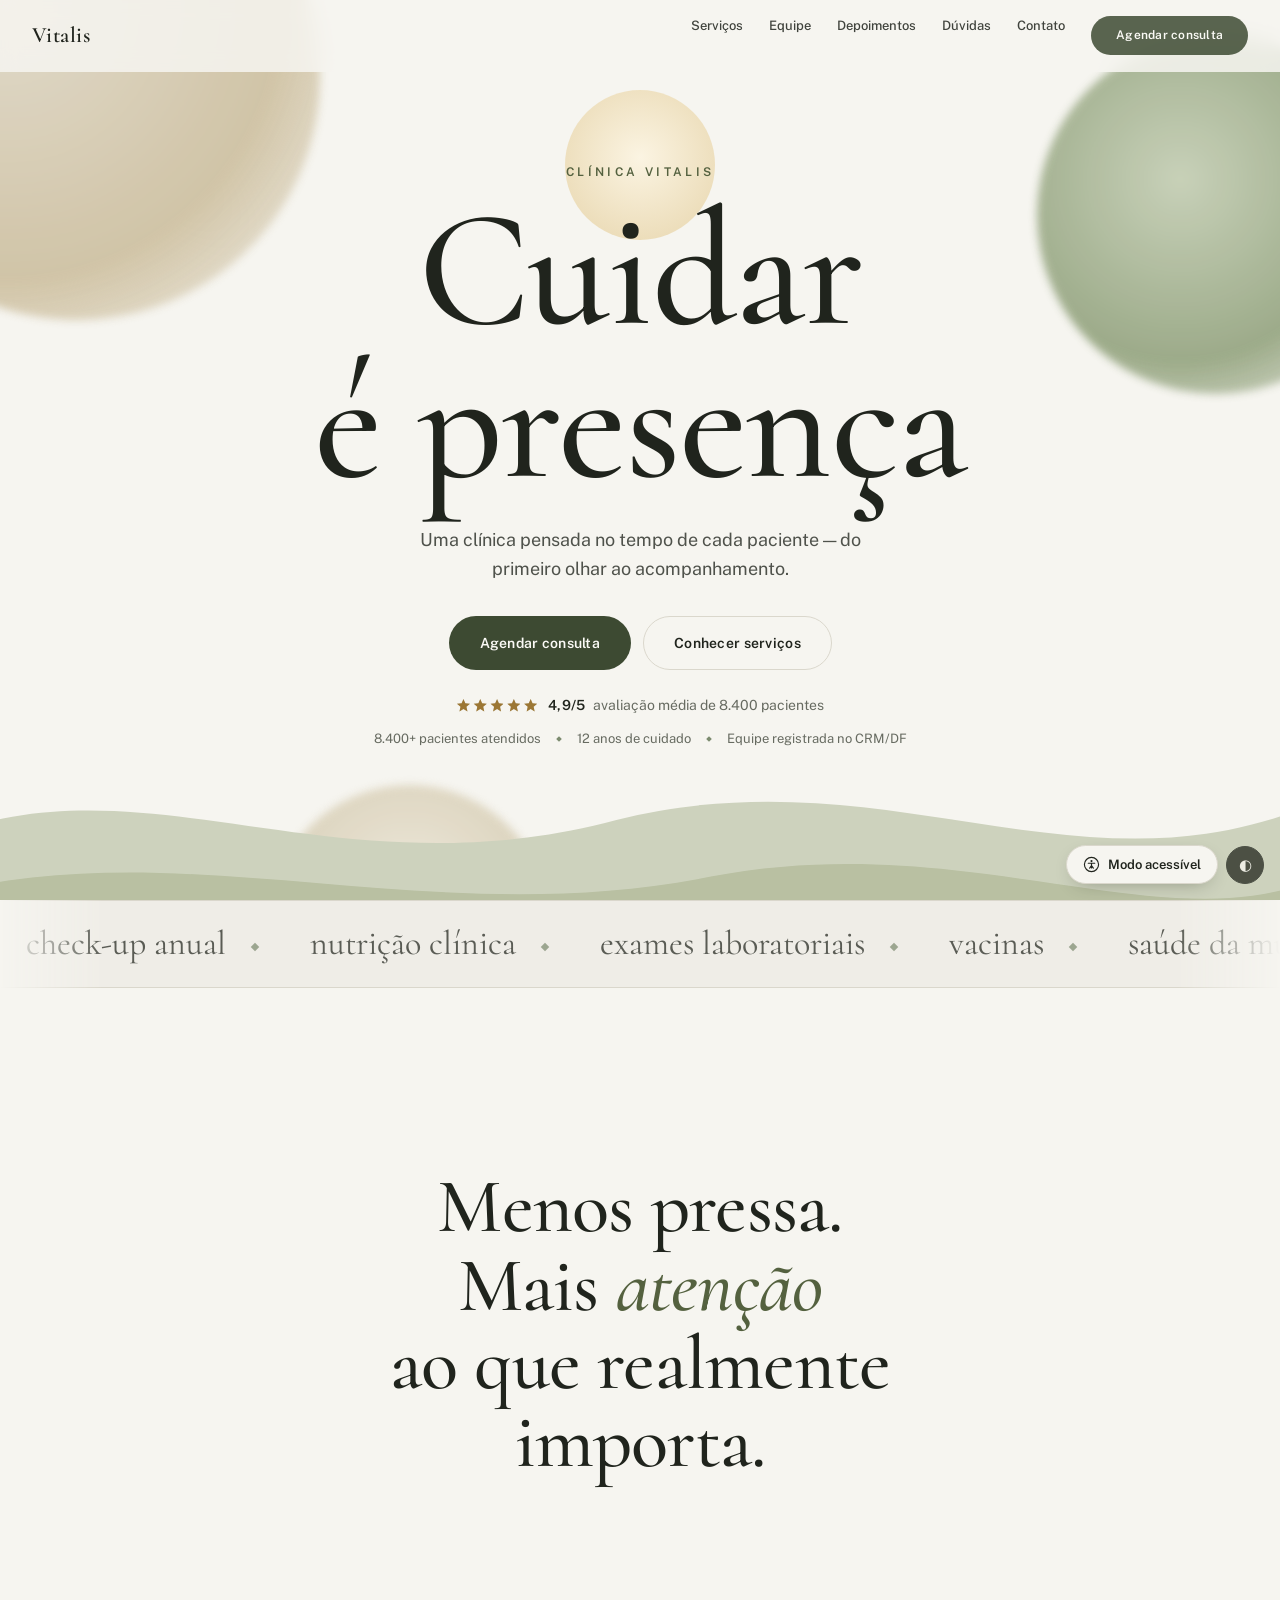
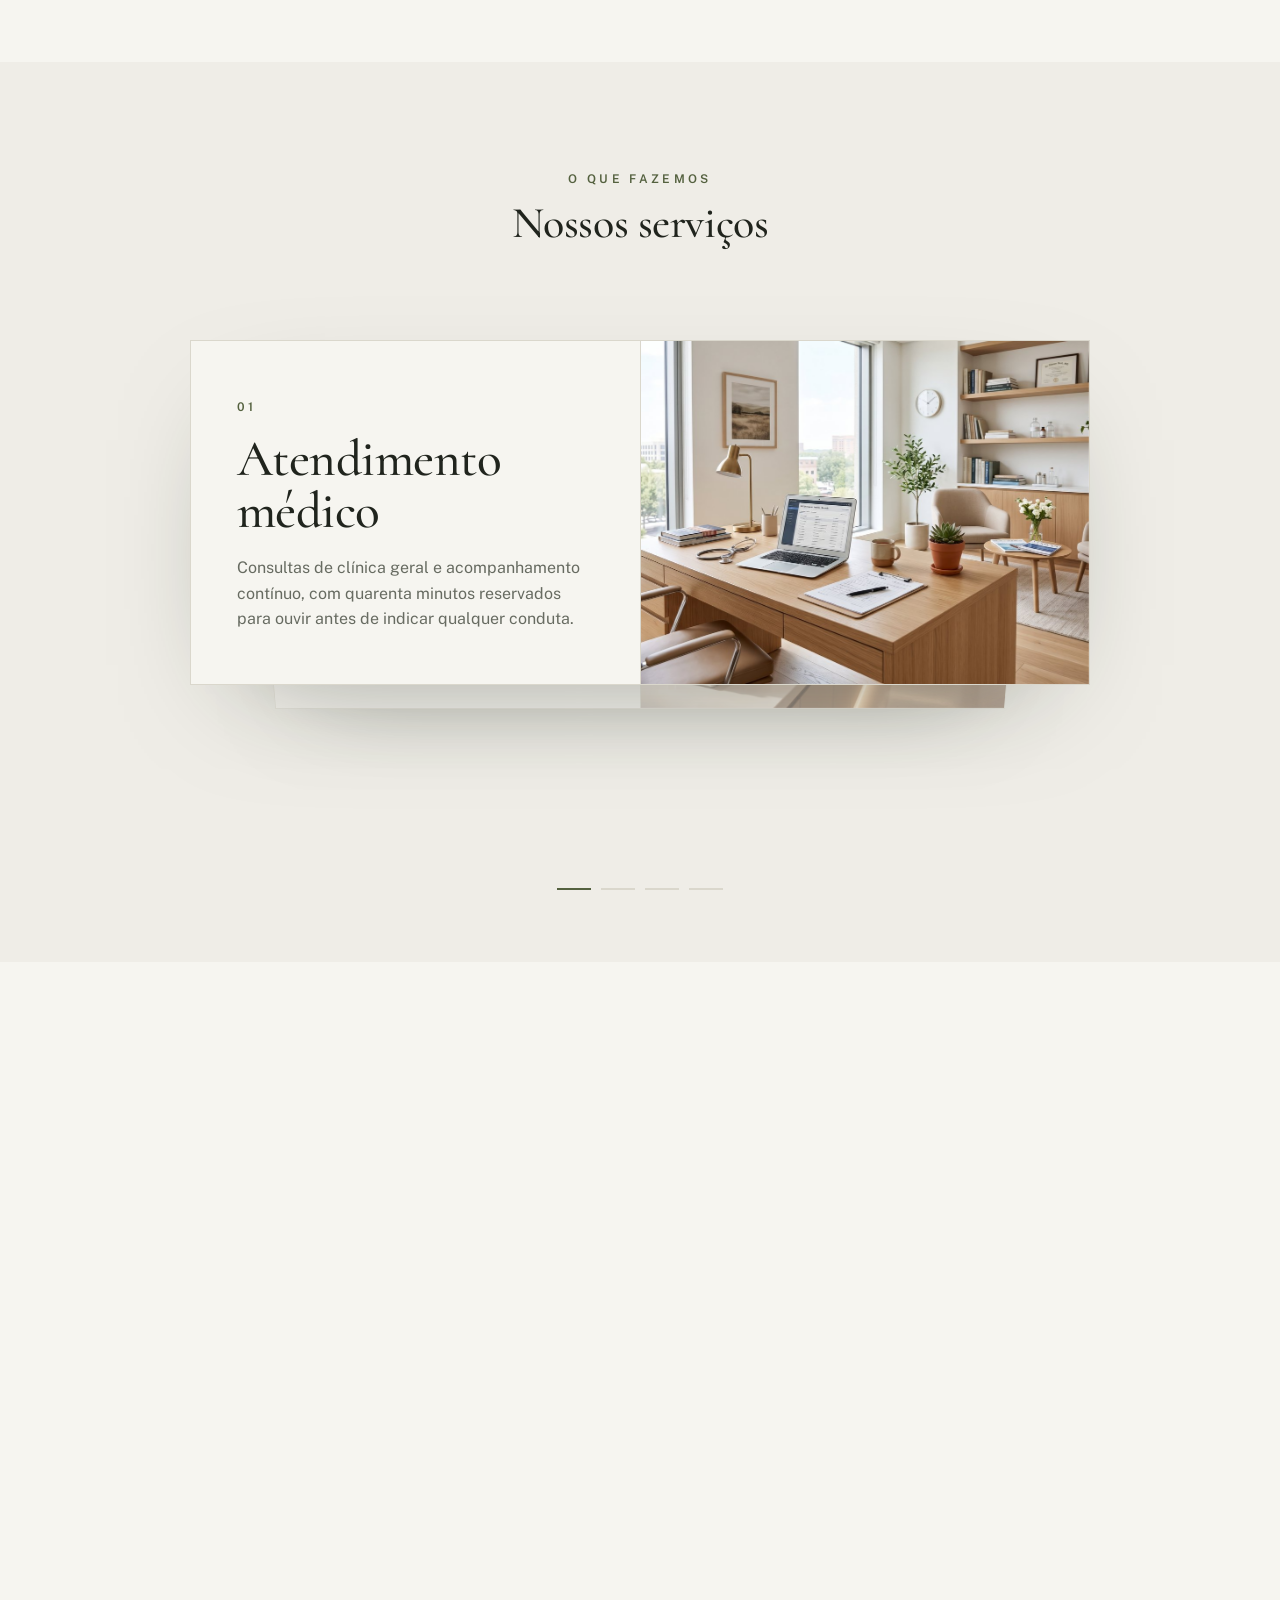
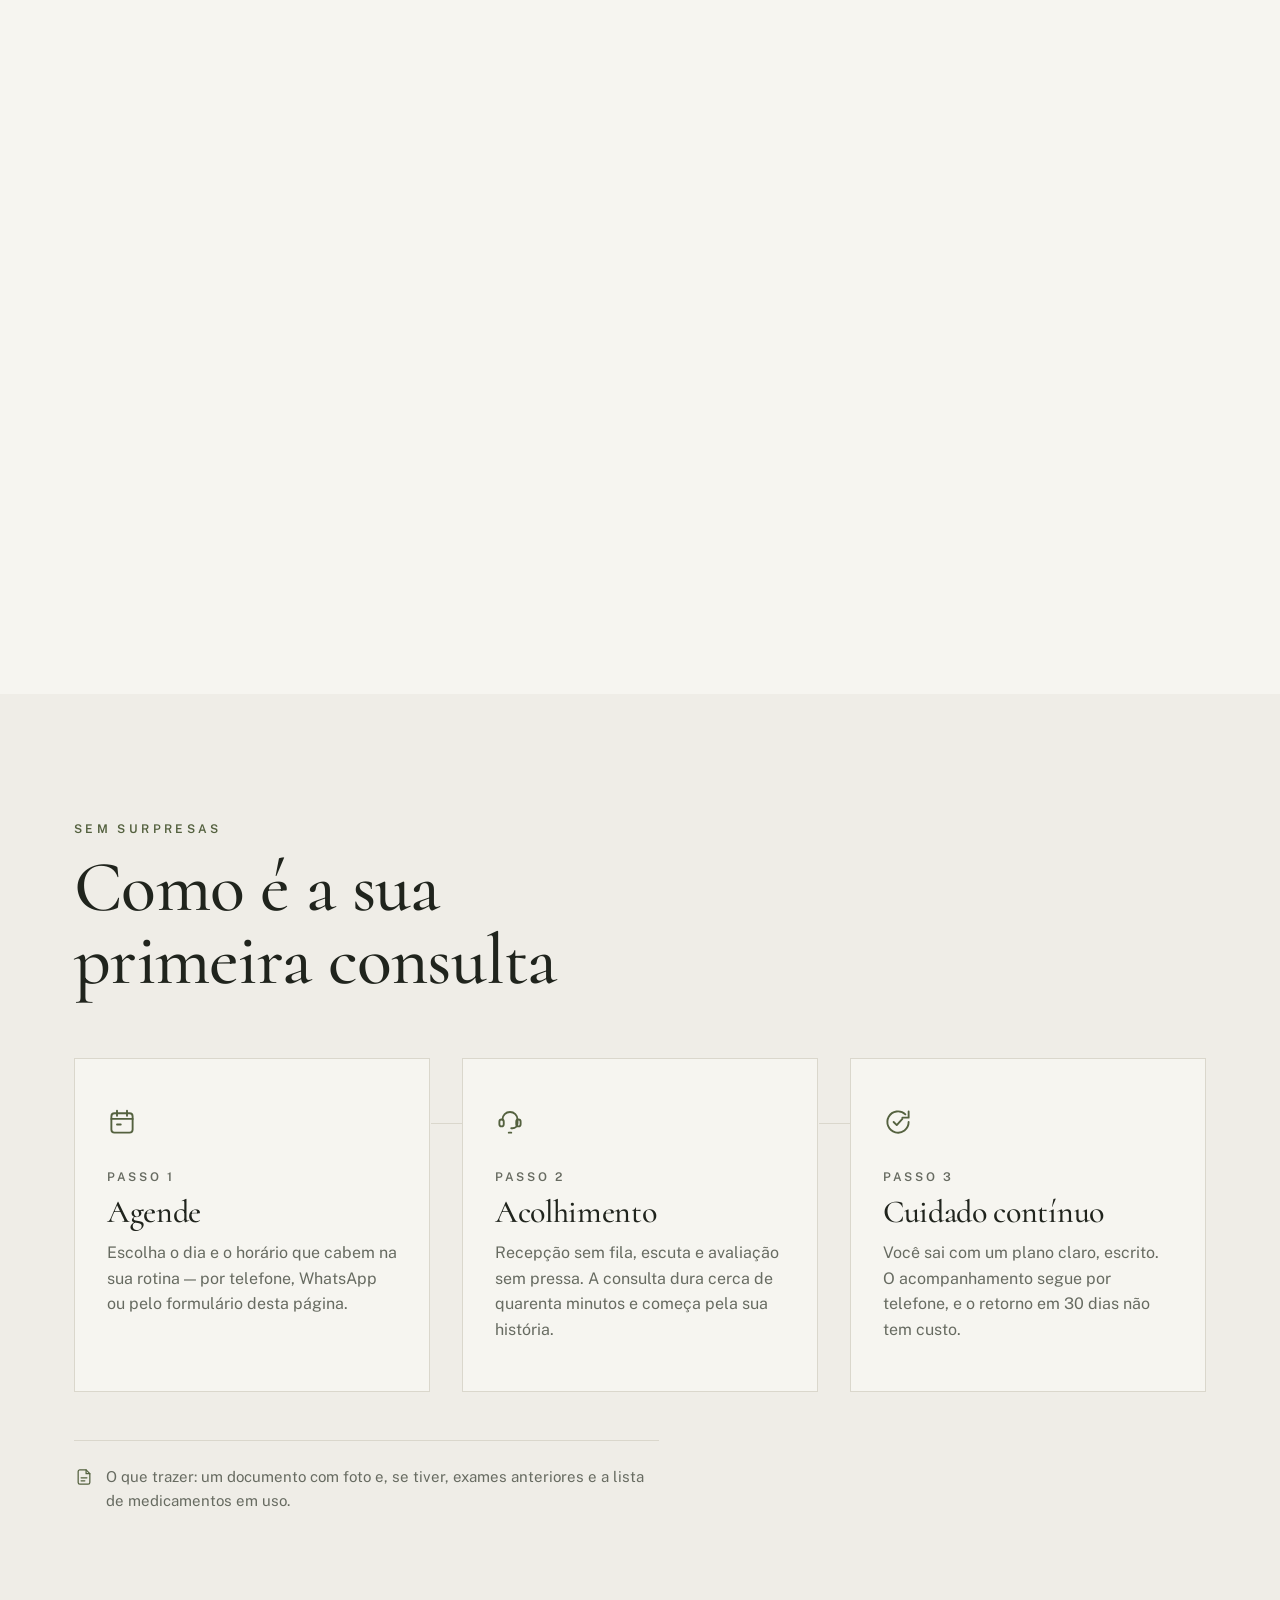
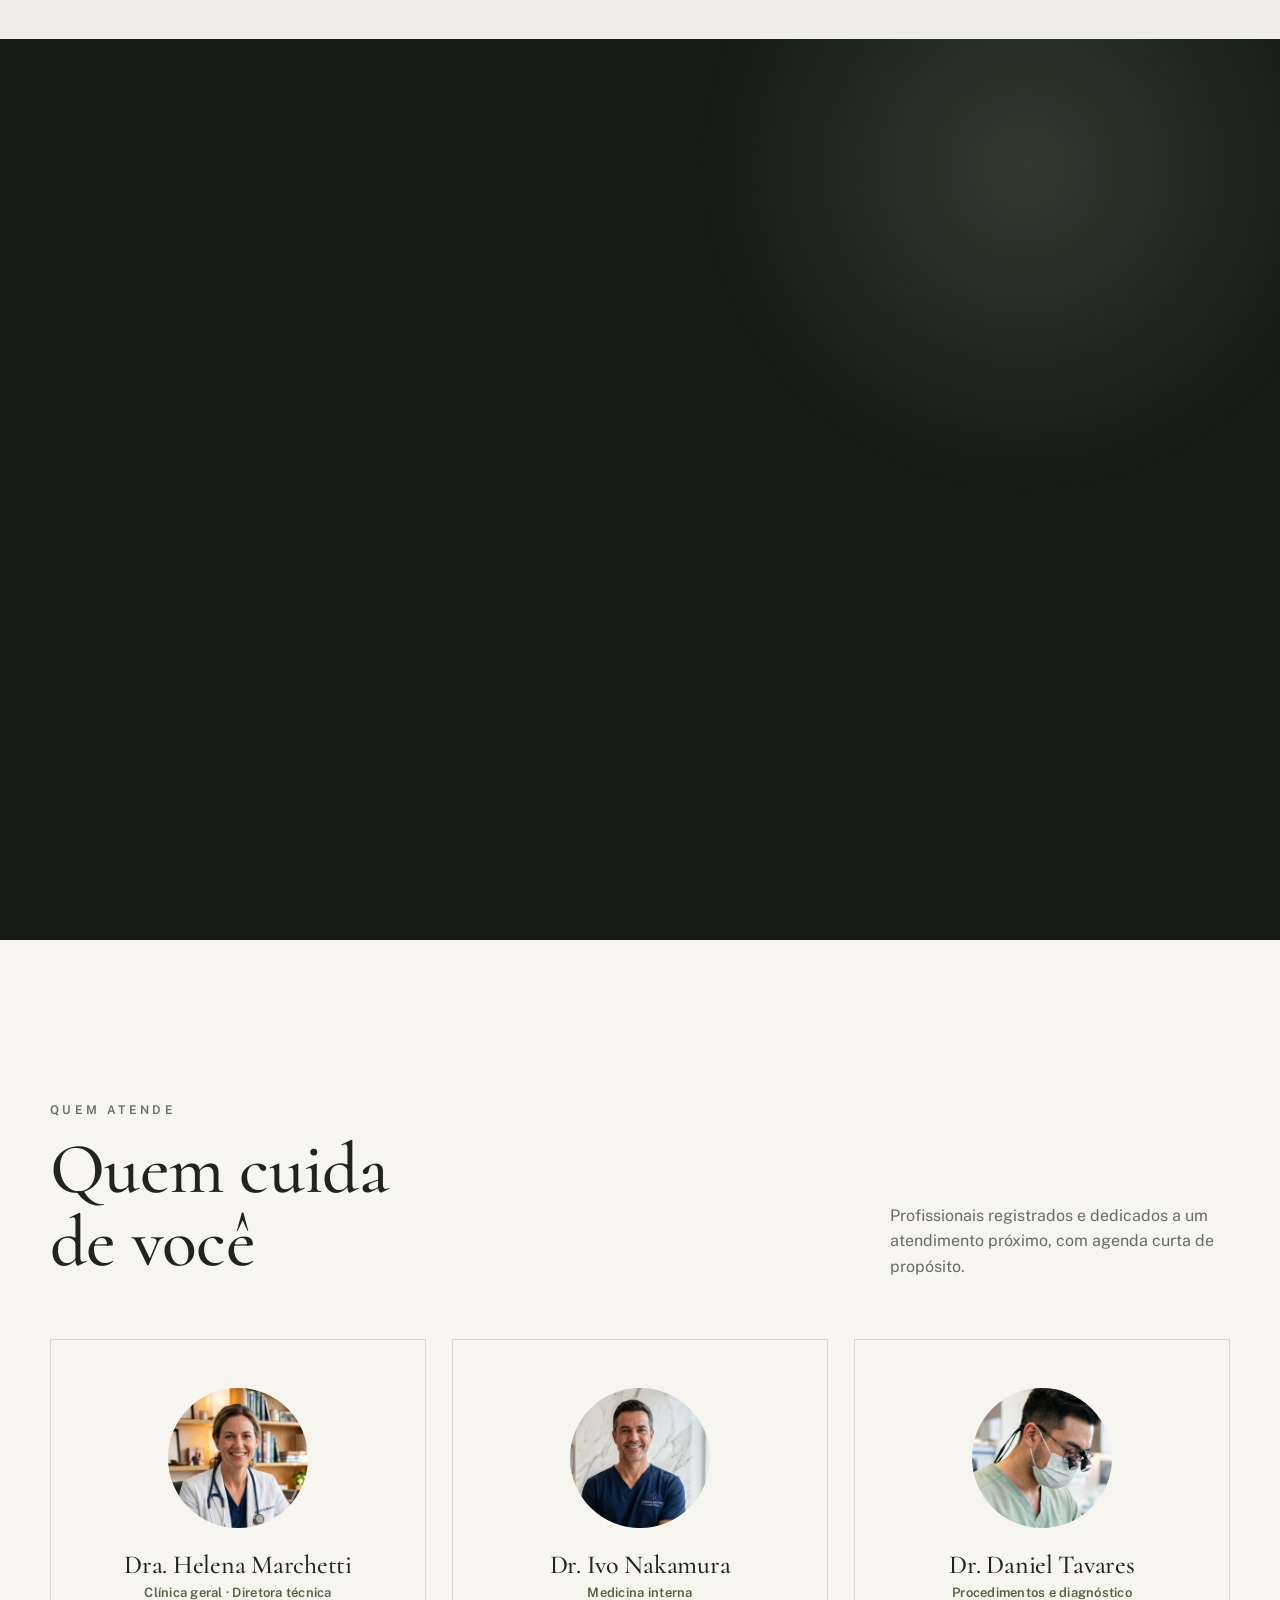
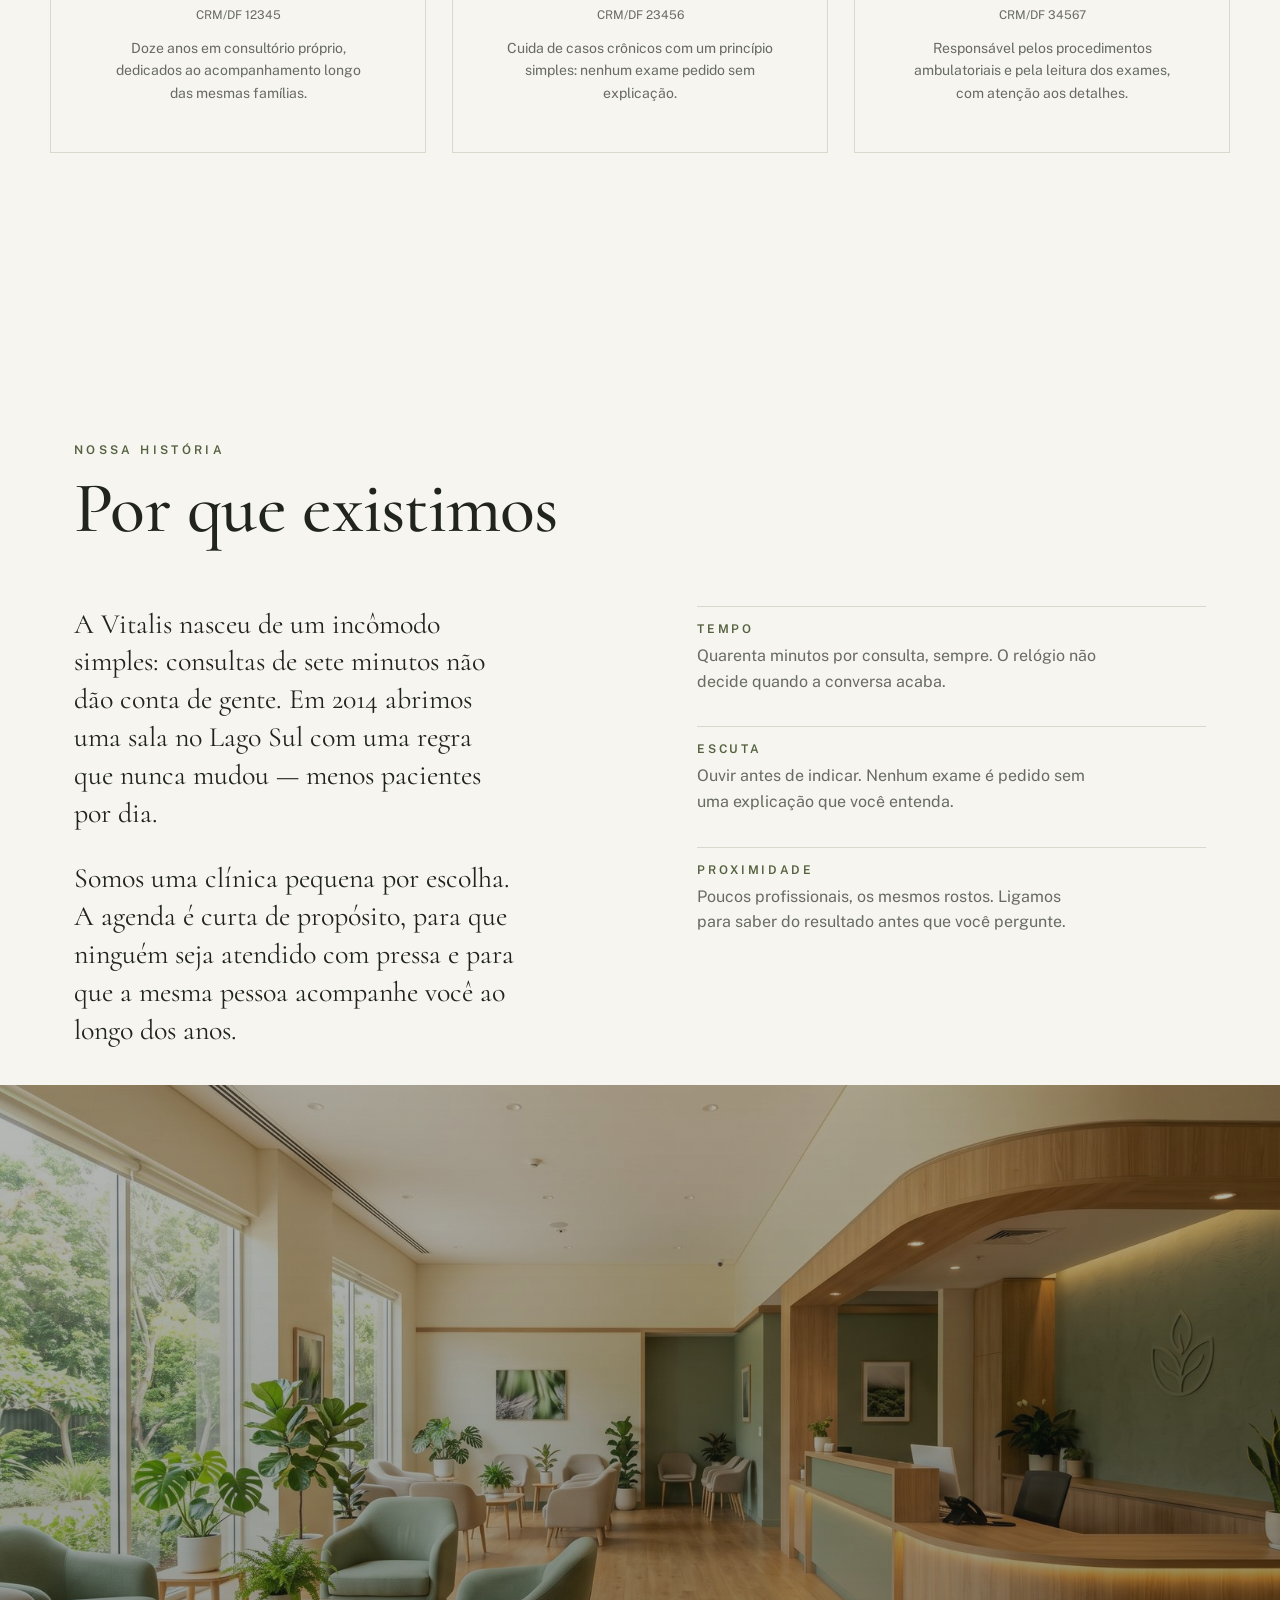
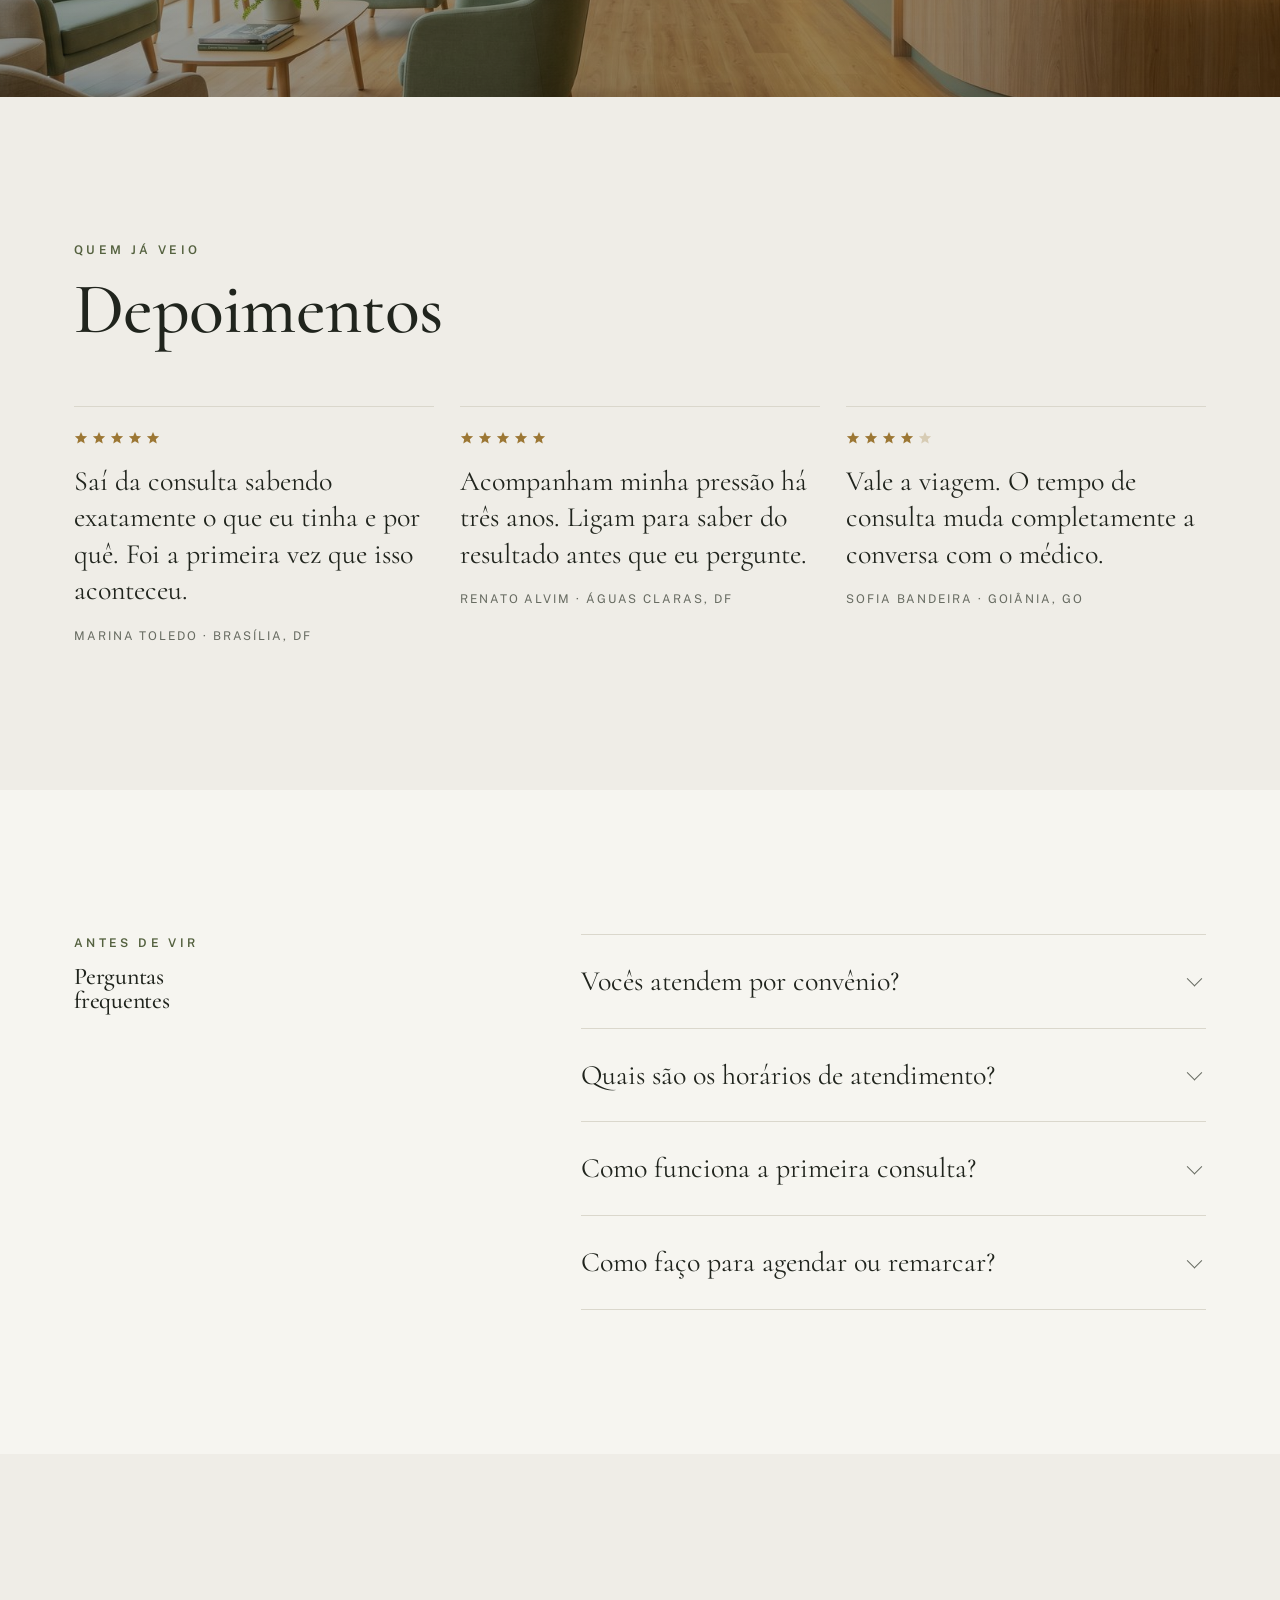
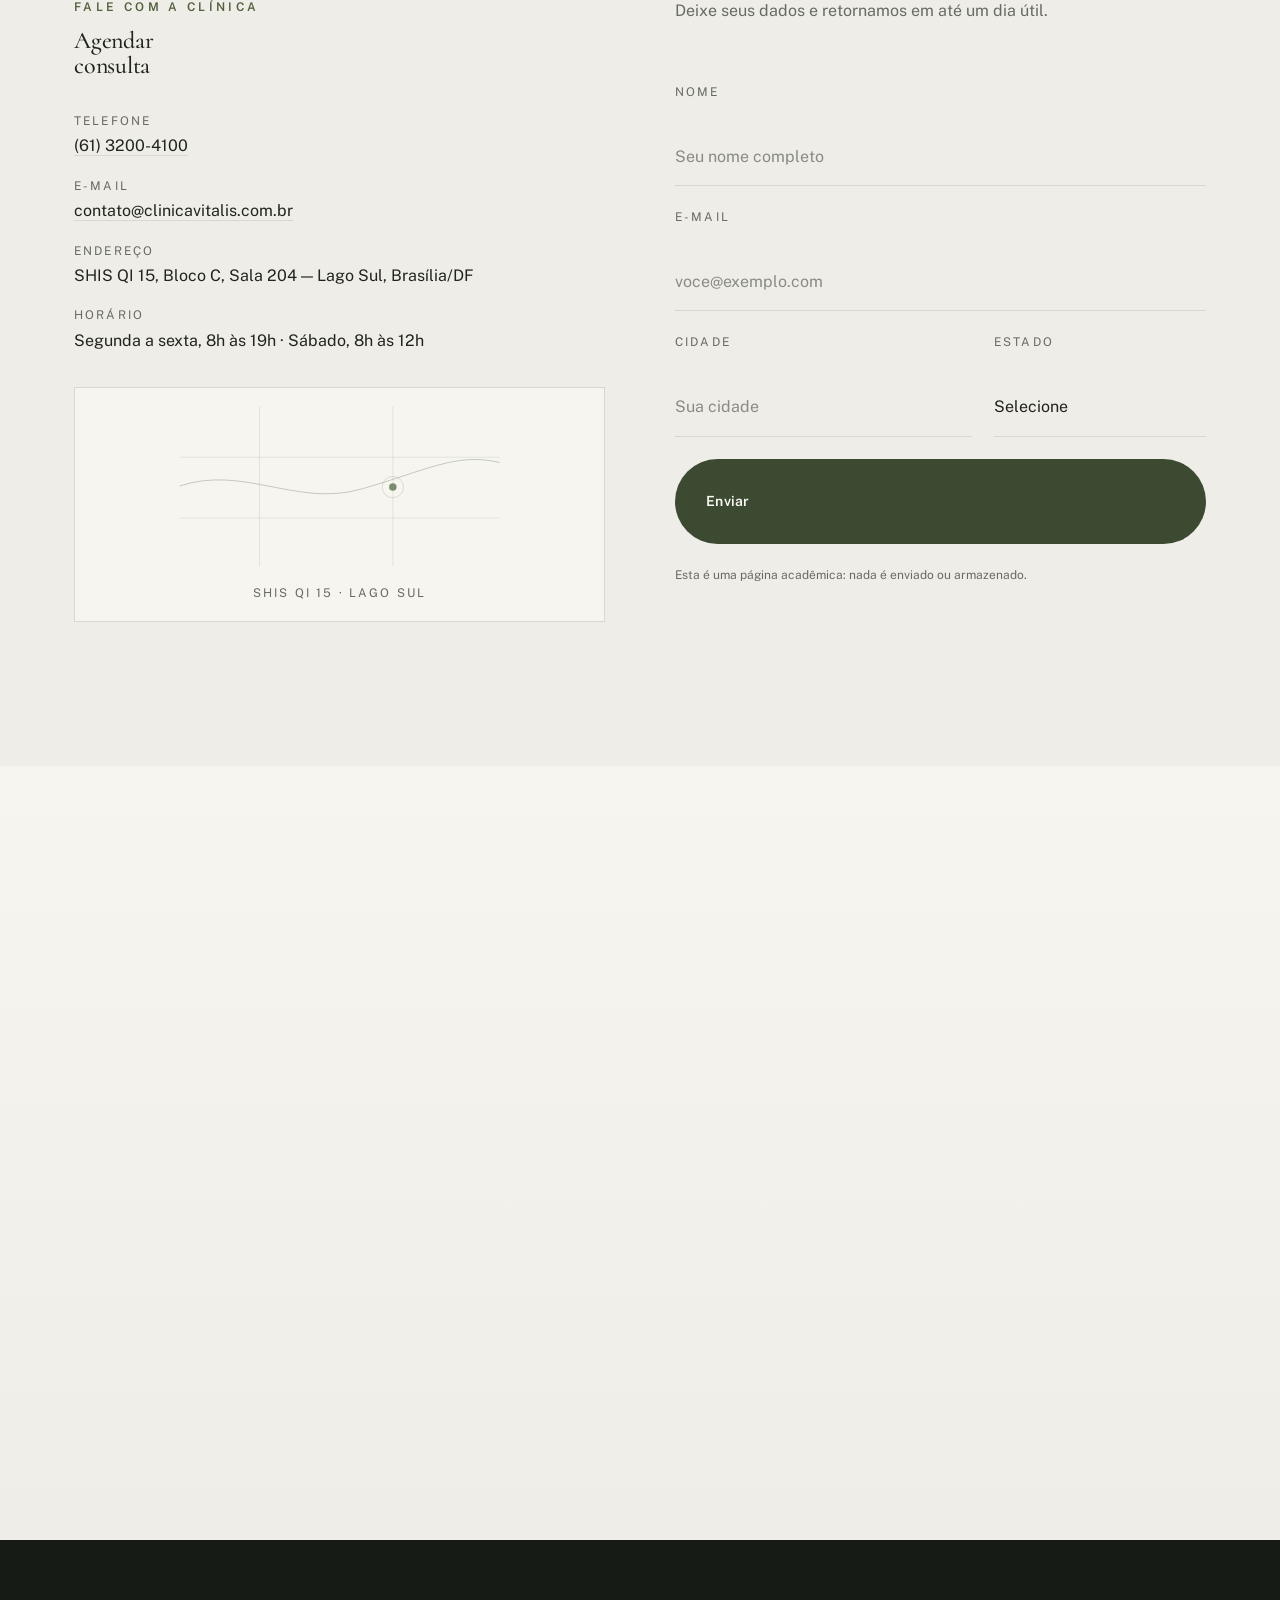
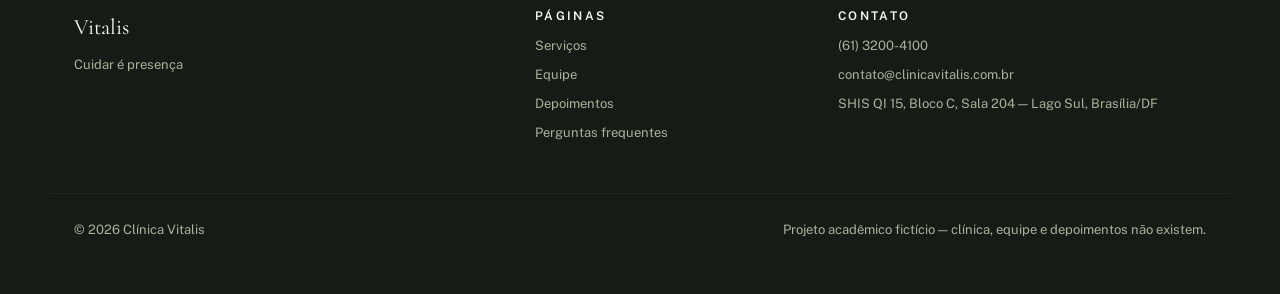
==== commit f96cade4: "Versiona link do CSS (v=2) para forcar atualizacao de cache nos navegadores" ====
--- a/index.html
+++ b/index.html
@@ -21,7 +21,7 @@
   <link rel="preconnect" href="https://fonts.gstatic.com" crossorigin>
   <link rel="stylesheet" href="https://fonts.googleapis.com/css2?family=Cormorant:ital,wght@0,400;0,500;0,600;1,400;1,500&family=Public+Sans:wght@400;500;600&display=swap">
 
-  <link rel="stylesheet" href="css/style.css">
+  <link rel="stylesheet" href="css/style.css?v=2">
   <link rel="icon" href="assets/img/favicon.svg" type="image/svg+xml">
 
   <!-- Sem JS e sem animation-timeline, o reveal não pode esconder o conteúdo -->
--- a/css/style.css
+++ b/css/style.css
@@ -136,14 +136,14 @@
   font-weight: 600;
   letter-spacing: .02em;
   padding: 15px 30px;
-  border-radius: 2px;
+  border-radius: 999px;
   text-decoration: none;
   border: 1px solid transparent;
   cursor: pointer;
   transition: .25s;
 }
-.btn-p { background: var(--ink); color: var(--paper); }
-.btn-p:hover { background: var(--olive); color: var(--hi); }
+.btn-p { background: #3d4a32; color: var(--hi); }
+.btn-p:hover { background: #2c3626; color: var(--hi); }
 .btn-g { background: transparent; color: var(--ink); border-color: var(--line); }
 .btn-g:hover { border-color: var(--ink); }
 
@@ -191,9 +191,12 @@
   padding: 9px var(--e4);
   font-size: 12px;
   opacity: 1;
-  color: var(--paper);
-}
-.bar-cta:hover { color: var(--hi); }
+}
+/* O CTA fica dentro de <nav>, então ".bar nav a" venceria a cor e deixava o
+   texto escuro (invisível sobre o fundo do botão). Este seletor é mais
+   específico e garante o texto claro. */
+.bar nav a.bar-cta,
+.bar nav a.bar-cta:hover { color: var(--hi); }
 
 /* Botão do menu mobile — a referência simplesmente escondia a navegação;
    aqui ela continua alcançável pelo teclado e pelo leitor de tela. */
